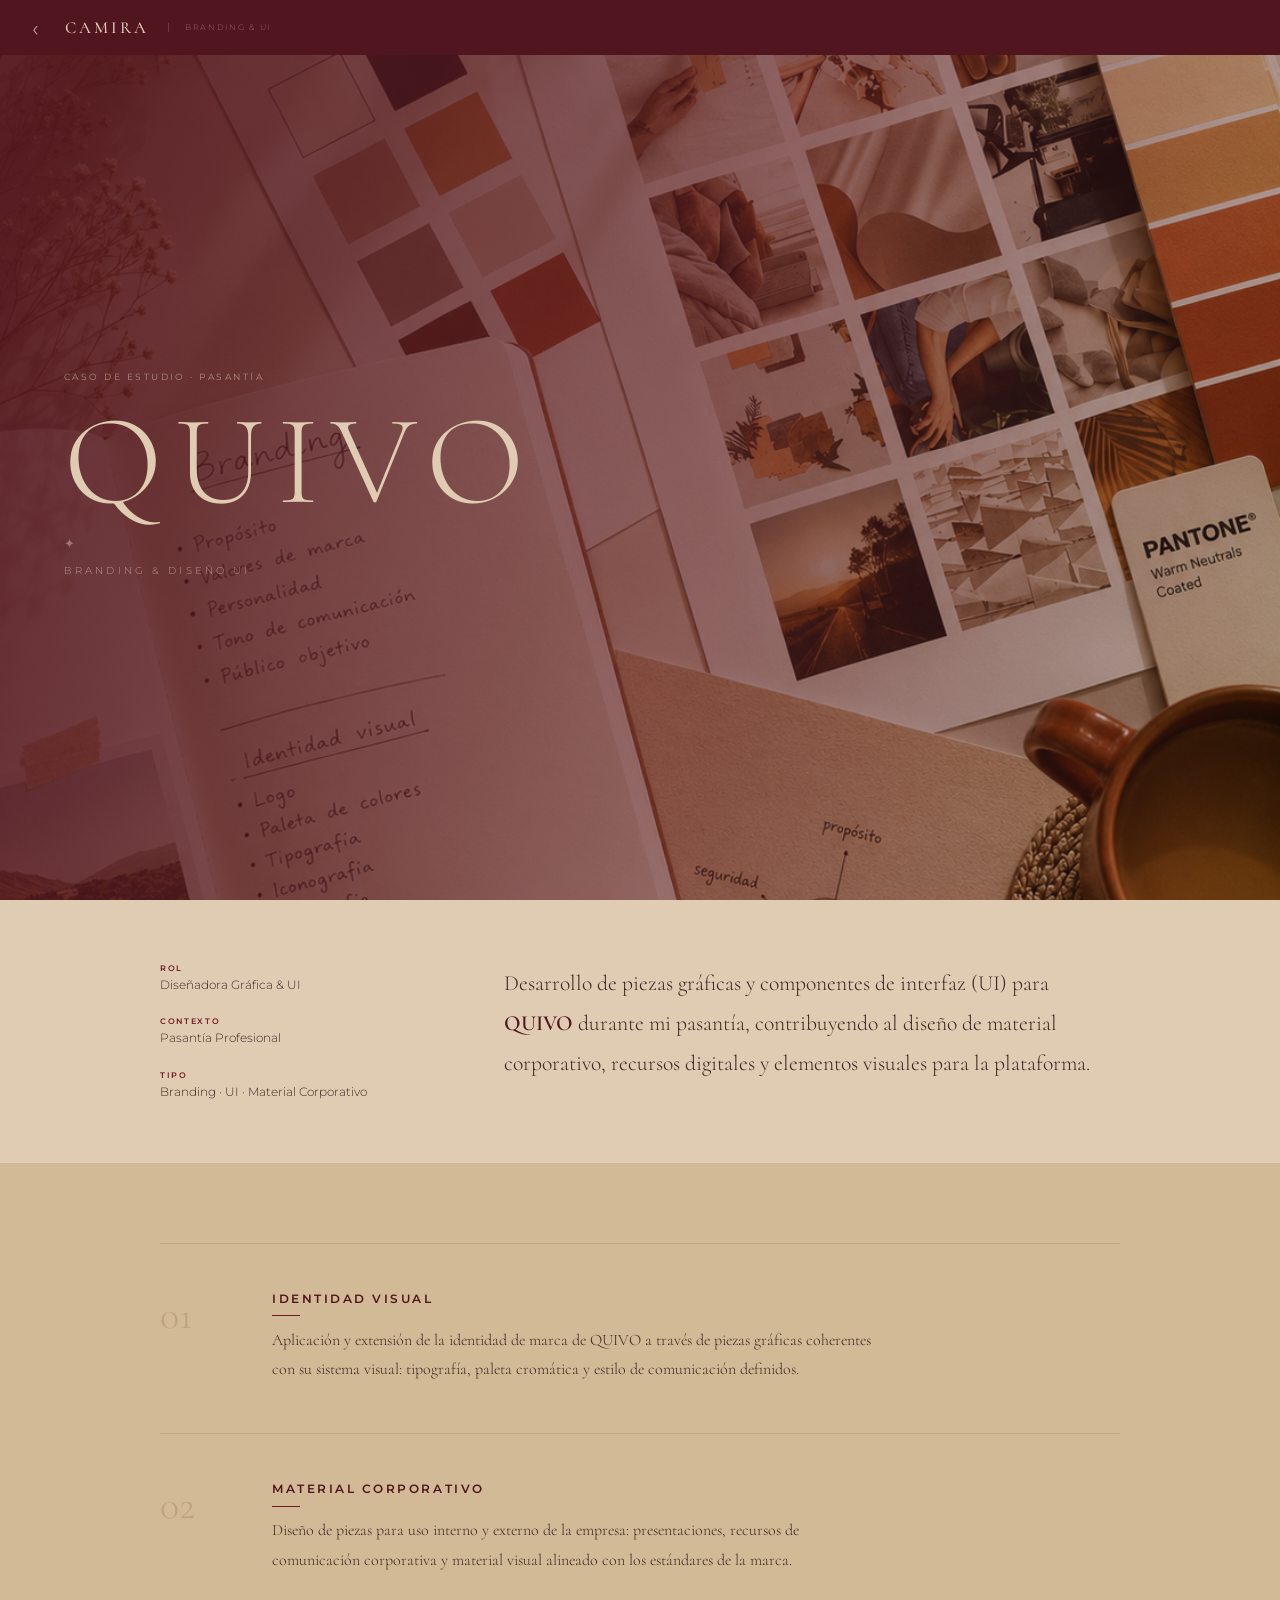
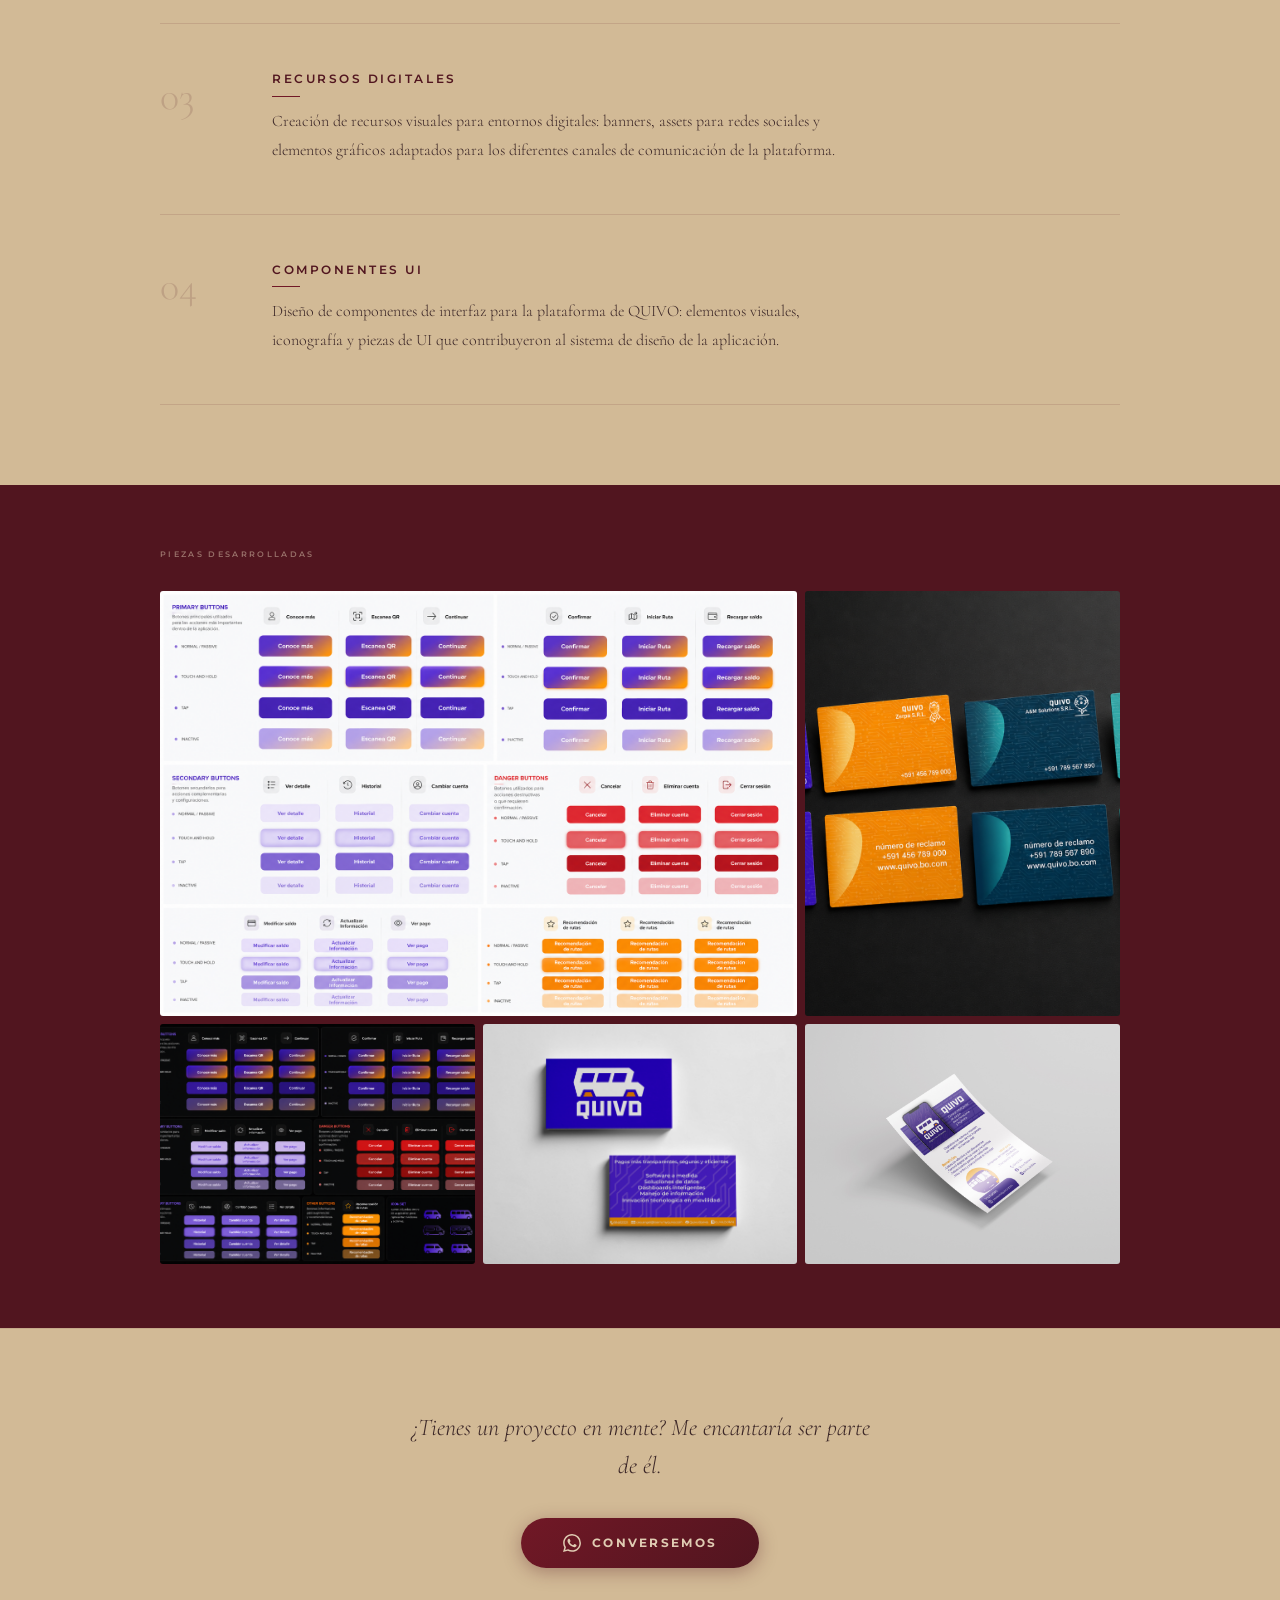
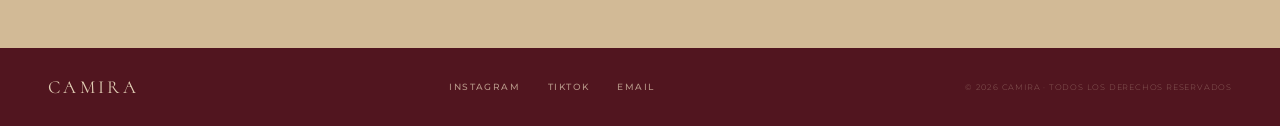
==== branding.html @ de88faec "Agrega página de caso de estudio Branding QUIVO y enlaza desde carrusel - index.html: card Branding " ====
<!DOCTYPE html>
<html lang="es">
<head>
  <meta charset="UTF-8">
  <meta name="viewport" content="width=device-width, initial-scale=1.0">
  <title>CAMIRA — Branding · QUIVO</title>
  <link rel="preconnect" href="https://fonts.googleapis.com">
  <link rel="preconnect" href="https://fonts.gstatic.com" crossorigin>
  <link href="https://fonts.googleapis.com/css2?family=Cormorant:ital,wght@0,300;0,400;0,500;0,600;1,300;1,400&family=Montserrat:wght@300;400;500;600&display=swap" rel="stylesheet">
  <link rel="stylesheet" href="style.css">
  <link rel="stylesheet" href="branding.css">
</head>
<body>

  <!-- ═══ NAV ═══ -->
  <nav class="br-nav" id="nav">
    <div class="br-nav__inner">
      <a href="index.html" class="br-nav__back" aria-label="Volver">‹</a>
      <a href="index.html" class="br-nav__logo">CAMIRA</a>
      <span class="br-nav__tagline">BRANDING & UI</span>
    </div>
  </nav>

  <!-- ═══ HERO ═══ -->
  <section class="br-hero">
    <img class="br-hero__bg" src="imagenes/branding/brandingPrincipal.png" alt="QUIVO Branding">
    <div class="br-hero__overlay"></div>
    <div class="br-hero__content">
      <p class="br-hero__breadcrumb">CASO DE ESTUDIO · PASANTÍA</p>
      <h1 class="br-hero__title">QUIVO</h1>
      <div class="br-hero__diamond">✦</div>
      <p class="br-hero__sub">BRANDING & DISEÑO UI</p>
    </div>
  </section>

  <!-- ═══ OVERVIEW ═══ -->
  <section class="br-overview">
    <div class="br-overview__inner">
      <div class="br-overview__meta">
        <div class="br-meta-item">
          <span class="br-meta-label">ROL</span>
          <span class="br-meta-val">Diseñadora Gráfica & UI</span>
        </div>
        <div class="br-meta-item">
          <span class="br-meta-label">CONTEXTO</span>
          <span class="br-meta-val">Pasantía Profesional</span>
        </div>
        <div class="br-meta-item">
          <span class="br-meta-label">TIPO</span>
          <span class="br-meta-val">Branding · UI · Material Corporativo</span>
        </div>
      </div>
      <div class="br-overview__desc">
        <p>Desarrollo de piezas gráficas y componentes de interfaz (UI) para <strong>QUIVO</strong> durante mi pasantía, contribuyendo al diseño de material corporativo, recursos digitales y elementos visuales para la plataforma.</p>
      </div>
    </div>
  </section>

  <!-- ═══ GUION / PROCESO ═══ -->
  <section class="br-proceso">
    <div class="br-proceso__inner">

      <div class="br-paso">
        <span class="br-paso__num">01</span>
        <div class="br-paso__body">
          <h2 class="br-paso__title">IDENTIDAD VISUAL</h2>
          <div class="br-paso__dash"></div>
          <p class="br-paso__text">Aplicación y extensión de la identidad de marca de QUIVO a través de piezas gráficas coherentes con su sistema visual: tipografía, paleta cromática y estilo de comunicación definidos.</p>
        </div>
      </div>

      <div class="br-paso">
        <span class="br-paso__num">02</span>
        <div class="br-paso__body">
          <h2 class="br-paso__title">MATERIAL CORPORATIVO</h2>
          <div class="br-paso__dash"></div>
          <p class="br-paso__text">Diseño de piezas para uso interno y externo de la empresa: presentaciones, recursos de comunicación corporativa y material visual alineado con los estándares de la marca.</p>
        </div>
      </div>

      <div class="br-paso">
        <span class="br-paso__num">03</span>
        <div class="br-paso__body">
          <h2 class="br-paso__title">RECURSOS DIGITALES</h2>
          <div class="br-paso__dash"></div>
          <p class="br-paso__text">Creación de recursos visuales para entornos digitales: banners, assets para redes sociales y elementos gráficos adaptados para los diferentes canales de comunicación de la plataforma.</p>
        </div>
      </div>

      <div class="br-paso">
        <span class="br-paso__num">04</span>
        <div class="br-paso__body">
          <h2 class="br-paso__title">COMPONENTES UI</h2>
          <div class="br-paso__dash"></div>
          <p class="br-paso__text">Diseño de componentes de interfaz para la plataforma de QUIVO: elementos visuales, iconografía y piezas de UI que contribuyeron al sistema de diseño de la aplicación.</p>
        </div>
      </div>

    </div>
  </section>

  <!-- ═══ GALERÍA ═══ -->
  <section class="br-galeria">
    <div class="br-galeria__inner">
      <p class="br-galeria__label">PIEZAS DESARROLLADAS</p>
      <div class="br-galeria__grid">
        <div class="br-galeria__item br-galeria__item--wide">
          <img src="imagenes/branding/brand1.png" alt="Branding QUIVO 1">
        </div>
        <div class="br-galeria__item">
          <img src="imagenes/branding/brand2.png" alt="Branding QUIVO 2">
        </div>
        <div class="br-galeria__item">
          <img src="imagenes/branding/brand3.png" alt="Branding QUIVO 3">
        </div>
        <div class="br-galeria__item">
          <img src="imagenes/branding/brand4.jpg" alt="Branding QUIVO 4">
        </div>
        <div class="br-galeria__item">
          <img src="imagenes/branding/brand5.jpg" alt="Branding QUIVO 5">
        </div>
      </div>
    </div>
  </section>

  <!-- ═══ CIERRE ═══ -->
  <section class="br-cierre">
    <p class="br-cierre__text">¿Tienes un proyecto en mente? Me encantaría ser parte de él.</p>
    <a href="https://wa.me/59168923029?text=Hola%20Camila%2C%20vi%20tu%20trabajo%20de%20branding%20y%20me%20gustaría%20conversar%20sobre%20un%20proyecto." target="_blank" rel="noopener" class="br-cierre__btn">
      <svg viewBox="0 0 24 24" fill="currentColor" width="18" height="18"><path d="M17.472 14.382c-.297-.149-1.758-.867-2.03-.967-.273-.099-.471-.148-.67.15-.197.297-.767.966-.94 1.164-.173.199-.347.223-.644.075-.297-.15-1.255-.463-2.39-1.475-.883-.788-1.48-1.761-1.653-2.059-.173-.297-.018-.458.13-.606.134-.133.298-.347.446-.52.149-.174.198-.298.298-.497.099-.198.05-.371-.025-.52-.075-.149-.669-1.612-.916-2.207-.242-.579-.487-.5-.669-.51-.173-.008-.371-.01-.57-.01-.198 0-.52.074-.792.372-.272.297-1.04 1.016-1.04 2.479 0 1.462 1.065 2.875 1.213 3.074.149.198 2.096 3.2 5.077 4.487.709.306 1.262.489 1.694.625.712.227 1.36.195 1.871.118.571-.085 1.758-.719 2.006-1.413.248-.694.248-1.289.173-1.413-.074-.124-.272-.198-.57-.347m-5.421 7.403h-.004a9.87 9.87 0 01-5.031-1.378l-.361-.214-3.741.982.998-3.648-.235-.374a9.86 9.86 0 01-1.51-5.26c.001-5.45 4.436-9.884 9.888-9.884 2.64 0 5.122 1.03 6.988 2.898a9.825 9.825 0 012.893 6.994c-.003 5.45-4.437 9.884-9.885 9.884m8.413-18.297A11.815 11.815 0 0012.05 0C5.495 0 .16 5.335.157 11.892c0 2.096.547 4.142 1.588 5.945L.057 24l6.305-1.654a11.882 11.882 0 005.683 1.448h.005c6.554 0 11.89-5.335 11.893-11.893a11.821 11.821 0 00-3.48-8.413z"/></svg>
      CONVERSEMOS
    </a>
  </section>

  <!-- ═══ FOOTER ═══ -->
  <footer class="footer">
    <div class="footer__inner">
      <span class="footer__logo">CAMIRA</span>
      <nav class="footer__links" aria-label="Redes sociales">
        <a href="https://www.instagram.com/camiradesign?utm_source=ig_web_button_share_sheet&igsh=ZDNlZDc0MzIxNw==" target="_blank" rel="noopener">INSTAGRAM</a>
        <a href="https://www.tiktok.com/@camiradesign">TIKTOK</a>
        <a href="mailto:camira.design@gmail.com">EMAIL</a>
      </nav>
      <span class="footer__copy">© 2026 CAMIRA · TODOS LOS DERECHOS RESERVADOS</span>
    </div>
  </footer>

  <script>
    const nav = document.getElementById('nav');
    window.addEventListener('scroll', () => {
      nav.classList.toggle('scrolled', window.scrollY > 10);
    }, { passive: true });
  </script>
</body>
</html>
---- style.css ----
/* ═══════════════════════════════════════
   CAMIRA PORTFOLIO — STYLESHEET
   Paleta: #B5AAAA · #E0CCB3 · #51151F · #711826
   Tipografía: Cormorant · Montserrat
═══════════════════════════════════════ */

/* ── Variables ── */
:root {
  --bg:        #D2BA96;
  --bg-alt:    #C8AD8A;
  --cream:     #E0CCB3;
  --rose:      #B5AAAA;
  --wine-deep: #51151F;
  --wine:      #711826;
  --text:      #3d2828;
  --text-soft: #7a6060;
  --serif:     'Cormorant', Georgia, serif;
  --sans:      'Montserrat', sans-serif;
  --ease:      cubic-bezier(0.25, 0.46, 0.45, 0.94);
}

/* ── Reset ── */
*, *::before, *::after { box-sizing: border-box; margin: 0; padding: 0; }
html { scroll-behavior: smooth; font-size: 16px; }
body {
  font-family: var(--sans);
  background: var(--bg);
  color: var(--text);
  overflow-x: hidden;
}
img { display: block; max-width: 100%; height: auto; }
a { text-decoration: none; color: inherit; }
ul, ol { list-style: none; }

/* ══════════════════════════════════════
   NAV
══════════════════════════════════════ */
.nav {
  position: fixed;
  inset: 0 0 auto 0;
  z-index: 200;
  display: flex;
  align-items: center;
  padding: 1.4rem 3rem;
  transition: background 0.4s var(--ease), box-shadow 0.4s var(--ease);
}
.nav.scrolled {
  background: rgba(210, 186, 150, 0.95);
  backdrop-filter: blur(12px);
  box-shadow: 0 1px 0 rgba(81, 21, 31, 0.08);
}
.nav__logo {
  font-family: var(--serif);
  font-size: 1.15rem;
  font-weight: 500;
  letter-spacing: 0.18em;
  color: var(--wine-deep);
  margin-right: auto;
}
.nav__links {
  display: flex;
  gap: 2.25rem;
}
.nav__links a {
  font-size: 0.6rem;
  font-weight: 500;
  letter-spacing: 0.14em;
  color: var(--wine-deep);
  opacity: 0.85;
  transition: opacity 0.2s;
}
.nav__links a:hover { opacity: 1; }
.nav__burger {
  display: flex;
  flex-direction: column;
  justify-content: center;
  align-items: center;
  gap: 4px;
  width: 42px;
  height: 42px;
  border-radius: 50%;
  border: none;
  background: var(--wine-deep);
  cursor: pointer;
  margin-left: 2rem;
}
.nav__burger span {
  display: block;
  width: 16px;
  height: 1.5px;
  background: #f9f4ee;
  border-radius: 1px;
}

/* ══════════════════════════════════════
   HERO
══════════════════════════════════════ */
.hero {
  position: relative;
  min-height: 100vh;
  display: flex;
  align-items: center;
  background: var(--bg);
  overflow: hidden;
  cursor: crosshair;
}

/* Canvas — water ripple layer */
#ripple-canvas {
  position: absolute;
  inset: 0;
  width: 100%;
  height: 100%;
  pointer-events: none;
  z-index: 1;
}

.hero__inner {
  position: relative;
  z-index: 2;
  display: flex;
  align-items: center;
  width: 100%;
  padding: 7rem 3rem 4rem 3.5rem;
  gap: 0;
}

/* Left column */
.hero__left {
  flex: 0 0 46%;
  padding-right: 2rem;
}
.hero__title {
  font-family: var(--serif);
  font-size: clamp(4.5rem, 10vw, 9rem);
  font-weight: 600;
  color: var(--wine-deep);
  letter-spacing: -0.02em;
  line-height: 0.88;
  margin-bottom: 1.1rem;
}
.hero__sub {
  font-size: 0.72rem;
  font-weight: 500;
  letter-spacing: 0.16em;
  color: var(--wine-deep);
  margin-bottom: 1.1rem;
}
.hero__dash {
  width: 2rem;
  height: 1.5px;
  background: var(--wine-deep);
  margin-bottom: 1.6rem;
}
.hero__tagline {
  font-size: 0.95rem;
  font-weight: 300;
  line-height: 2;
  color: var(--text);
  margin-bottom: 2.5rem;
}

/* Right — circular image area */
.hero__circle-area {
  flex: 1;
  position: relative;
  display: flex;
  justify-content: center;
  align-items: center;
  min-height: 520px;
}

/* The circular image + rotating ring */
.hero__circle-wrap {
  position: relative;
  width: 370px;
  height: 370px;
  flex-shrink: 0;
}
.hero__circle-img {
  position: absolute;
  inset: 28px;
  border-radius: 50%;
  overflow: hidden;
  background: var(--bg);
}
.hero__circle-img img {
  width: 100%;
  height: 100%;
  object-fit: cover;
  filter: sepia(0.15) contrast(1.08);
}

/* SVG rotating ring text */
.ring-text {
  position: absolute;
  inset: 0;
  width: 100%;
  height: 100%;
  animation: spinRing 22s linear infinite;
  transform-origin: center center;
  overflow: visible;
}
.ring-text text {
  font-family: var(--sans);
  font-size: 9.5px;
  font-weight: 400;
  letter-spacing: 0.2em;
  fill: var(--wine-deep);
}
@keyframes spinRing {
  to { transform: rotate(360deg); }
}

/* Decorations inside hero */
.deco { position: absolute; pointer-events: none; user-select: none; }

.deco--cam-top {
  top: -2%;
  right: 6%;
  width: clamp(170px, 18vw, 260px);
  opacity: 0.75;
}
.deco--flor-left {
  width: 40%;
  opacity: 0.85;
}
.deco--flor-left-back {
  bottom: 14%;
  top: auto;
  left: -16%;
  opacity: 0.75;
  transform: rotate(-18deg);
  z-index: 0;
}
.deco--flor-left-front {
  bottom: -4%;
  top: auto;
  left: -2%;
  opacity: 0.92;
  transform: rotate(-5deg);
  z-index: 1;
}
.deco--vinyl {
  bottom: 14%;
  left: 14%;
  transform: scale(1.6);
  transform-origin: bottom left;
}

.scroll-hint {
  position: absolute;
  bottom: 8%;
  right: 4%;
  writing-mode: vertical-rl;
  font-size: 0.5rem;
  font-weight: 500;
  letter-spacing: 0.22em;
  color: var(--wine-deep);
  opacity: 0.45;
  user-select: none;
}
.scroll-hint span { writing-mode: horizontal-tb; display: block; margin-top: 6px; }

/* Sparkles */
.sparkle {
  position: absolute;
  pointer-events: none;
  color: var(--wine-deep);
  line-height: 1;
  animation: twinkle 3s ease-in-out infinite alternate;
}
@keyframes twinkle {
  from { opacity: 0.3; transform: scale(0.9); }
  to   { opacity: 0.7; transform: scale(1.1); }
}
.sp-1 { top: 22%; right: 6%; font-size: 0.7rem; animation-delay: 0.5s; }
.sp-2 { top: 65%; left: 2%; font-size: 0.55rem; animation-delay: 1.2s; }

/* ══════════════════════════════════════
   SHARED UTILITIES
══════════════════════════════════════ */
.container {
  max-width: 1200px;
  margin: 0 auto;
  padding: 0 3rem;
}
.sec-title {
  font-family: var(--serif);
  font-size: clamp(1.6rem, 3vw, 2.4rem);
  font-weight: 500;
  color: var(--wine-deep);
  letter-spacing: 0.1em;
  margin-bottom: 0.6rem;
}
.sec-title--center { text-align: center; }
.sec-dash {
  width: 2.2rem;
  height: 1.5px;
  background: var(--wine-deep);
  margin-bottom: 1.4rem;
}
.sec-dash--center {
  margin-left: auto;
  margin-right: auto;
}
.btn-link {
  display: inline-flex;
  align-items: center;
  gap: 0.75rem;
  font-size: 0.75rem;
  font-weight: 600;
  letter-spacing: 0.16em;
  color: var(--cream);
  background: var(--wine-deep);
  padding: 0.9rem 1.8rem 0.9rem 2rem;
  border-radius: 2px;
  transition: background 0.25s var(--ease), transform 0.2s;
}
.btn-link:hover {
  background: #3d0e15;
  transform: translateY(-1px);
}
.arrow-icon {
  display: flex;
  align-items: center;
  justify-content: center;
  border: 1px solid rgba(224,204,179,0.5);
  border-radius: 50%;
  width: 20px;
  height: 20px;
  font-size: 0.85rem;
  flex-shrink: 0;
}
.text-center { text-align: center; }

/* Fade-in animation via IntersectionObserver */
.fade-in {
  opacity: 0;
  transform: translateY(28px);
  transition: opacity 0.75s var(--ease), transform 0.75s var(--ease);
}
.fade-in.visible {
  opacity: 1;
  transform: translateY(0);
}

/* ══════════════════════════════════════
   SEPARADOR
══════════════════════════════════════ */
.section-divider {
  display: flex;
  align-items: center;
  gap: 1.2rem;
  padding: 0 3rem;
  background: var(--bg);
}
.divider-line {
  flex: 1;
  height: 1px;
  background: linear-gradient(to right, transparent, var(--wine-deep), transparent);
  opacity: 0.3;
}
.divider-ornament {
  font-size: 0.5rem;
  color: var(--wine-deep);
  opacity: 0.5;
  flex-shrink: 0;
}

/* ══════════════════════════════════════
   SOBRE MÍ
══════════════════════════════════════ */
.sobre-mi {
  position: relative;
  padding: 7rem 0;
  background: var(--bg);
  border-top: 1px solid rgba(81,21,31,0.09);
}
.sobre-mi__grid {
  display: grid;
  grid-template-columns: 1fr 1fr;
  gap: 4rem;
  align-items: center;
}
.sm-img-wrap {
  position: relative;
  width: 100%;
}
.sm-img-wrap img {
  width: 100%;
  height: auto;
  display: block;
}

.sobre-mi__text { padding: 1rem 0; }
.sobre-mi__text p {
  font-size: 1rem;
  font-weight: 300;
  line-height: 1.9;
  color: var(--text);
  margin-bottom: 2.5rem;
}

/* Sobre-mi decorations */
.deco--flor-smr {
  position: absolute;
  top: 3%;
  right: 1%;
  width: clamp(150px, 14vw, 220px);
  opacity: 0.55;
  pointer-events: none;
}
.sp-sm1 {
  top: 8%;
  right: 14%;
  font-size: 0.65rem;
  animation-delay: 0.8s;
}

/* ══════════════════════════════════════
   UNIVERSOS
══════════════════════════════════════ */
.universos {
  position: relative;
  padding: 7rem 0;
  background: var(--wine-deep);
  border-top: none;
}
.universos .sec-title { color: var(--cream); }
.universos .sec-dash  { background: var(--cream); }
.universos .proj-card h3 { color: var(--cream); }
.universos .proj-card p  { color: rgba(224,204,179,0.7); }
.universos .text-center .btn-link {
  background: var(--wine-deep);
}
.sp-u1 { top: 6%; left: 4%; font-size: 0.75rem; animation-delay: 0.3s; color: var(--cream); }
.sp-u2 { bottom: 8%; right: 6%; font-size: 0.55rem; animation-delay: 1.5s; color: var(--cream); }
.universos .carousel__btn {
  border-color: rgba(224,204,179,0.35);
  color: var(--cream);
}
.universos .carousel__btn:hover { background: rgba(224,204,179,0.15); }

.carousel {
  display: flex;
  align-items: center;
  gap: 1rem;
  margin: 2.5rem 0 2rem;
}
.carousel__viewport {
  flex: 1;
  overflow: hidden;
}
.carousel__track {
  display: flex;
  gap: 1.25rem;
  transition: transform 0.45s var(--ease);
  will-change: transform;
}
.proj-card {
  flex: 0 0 calc(25% - 0.95rem);
  min-width: 0;
  cursor: pointer;
  opacity: 0;
  transform: translateY(-28px);
}
@keyframes cardFall {
  from { opacity: 0; transform: translateY(-28px); }
  to   { opacity: 1; transform: translateY(0); }
}
.proj-card.card-visible {
  animation: cardFall 0.45s var(--ease) both;
}
.proj-card__img {
  position: relative;
  aspect-ratio: 3/4;
  overflow: hidden;
  border-radius: 2px;
  background: var(--cream);
  margin-bottom: 0.8rem;
}
.proj-card__img img {
  width: 100%;
  height: 100%;
  object-fit: cover;
  transition: transform 0.5s var(--ease);
}
.proj-card:hover .proj-card__img img { transform: scale(1.04); }
.proj-card__ver-mas {
  position: absolute;
  bottom: 0.75rem;
  right: 0.75rem;
  background: rgba(81, 21, 31, 0.85);
  color: #fff;
  font-family: var(--sans);
  font-size: 0.55rem;
  font-weight: 600;
  letter-spacing: 0.15em;
  padding: 0.4rem 1rem;
  border-radius: 2px;
  text-decoration: none;
  opacity: 0;
  transform: translateY(6px);
  transition: opacity 0.3s var(--ease), transform 0.3s var(--ease);
  z-index: 2;
}
.proj-card:hover .proj-card__ver-mas {
  opacity: 1;
  transform: translateY(0);
}
.proj-num {
  position: absolute;
  bottom: 0.75rem;
  left: 0.75rem;
  font-family: var(--serif);
  font-size: 1.3rem;
  font-weight: 300;
  color: white;
  text-shadow: 0 2px 8px rgba(0,0,0,0.35);
}
.proj-card h3 {
  font-size: 0.6rem;
  font-weight: 600;
  letter-spacing: 0.13em;
  color: var(--wine-deep);
  margin-bottom: 0.25rem;
}
.proj-card p {
  font-size: 0.58rem;
  font-weight: 300;
  letter-spacing: 0.1em;
  color: var(--text-soft);
}
.carousel__btn {
  flex-shrink: 0;
  width: 38px;
  height: 38px;
  border-radius: 50%;
  border: 1px solid rgba(81,21,31,0.22);
  background: transparent;
  color: var(--wine-deep);
  font-size: 1.3rem;
  display: flex;
  align-items: center;
  justify-content: center;
  cursor: pointer;
  transition: background 0.2s, border-color 0.2s;
  line-height: 1;
}
.carousel__btn:hover {
  background: var(--cream);
  border-color: var(--wine-deep);
}
.carousel__btn:disabled { opacity: 0.3; cursor: default; }

/* Modal */
.proj-modal {
  display: none;
  position: fixed;
  inset: 0;
  z-index: 500;
  background: rgba(40, 20, 20, 0.72);
  backdrop-filter: blur(5px);
  align-items: center;
  justify-content: center;
  padding: 2rem 1rem;
}
.proj-modal.open { display: flex; }
.proj-modal__content {
  background: var(--bg);
  max-width: 620px;
  width: 100%;
  border-radius: 3px;
  overflow: hidden;
  position: relative;
  animation: modalIn 0.35s var(--ease) both;
}
@keyframes modalIn {
  from { opacity: 0; transform: translateY(24px) scale(0.97); }
  to   { opacity: 1; transform: translateY(0)    scale(1);    }
}
.proj-modal__close {
  position: absolute;
  top: 0.75rem;
  right: 0.75rem;
  background: var(--wine-deep);
  border: none;
  color: var(--cream);
  width: 30px;
  height: 30px;
  border-radius: 50%;
  font-size: 0.75rem;
  cursor: pointer;
  display: flex;
  align-items: center;
  justify-content: center;
  z-index: 1;
  transition: background 0.2s;
}
.proj-modal__close:hover { background: var(--wine); }
.proj-modal__img {
  width: 100%;
  aspect-ratio: 16/9;
  object-fit: cover;
  display: block;
}
.proj-modal__body { padding: 1.5rem 2rem 2rem; }
.proj-modal__num {
  font-family: var(--serif);
  font-size: 1rem;
  color: var(--wine-deep);
  opacity: 0.45;
  margin-bottom: 0.35rem;
}
.proj-modal__title {
  font-family: var(--serif);
  font-size: 1.7rem;
  font-weight: 500;
  color: var(--wine-deep);
  letter-spacing: 0.08em;
  margin-bottom: 0.75rem;
}
.proj-modal__desc {
  font-size: 0.9rem;
  font-weight: 300;
  line-height: 1.85;
  color: var(--text);
}

/* ══════════════════════════════════════
   PROCESO CREATIVO
══════════════════════════════════════ */
.proceso {
  padding: 7rem 0 5rem;
  background: var(--bg);
  border-top: 1px solid rgba(81,21,31,0.09);
}

/* ── Universos header ── */
.univ-header {
  text-align: center;
  margin-bottom: 3.5rem;
}
.univ-header__title {
  font-family: var(--serif);
  font-size: clamp(2.8rem, 6vw, 5rem);
  font-weight: 400;
  letter-spacing: 0.12em;
  color: var(--wine-deep);
  margin-bottom: 0.8rem;
}
.univ-dash {
  background: var(--wine-deep);
  opacity: 0.35;
  margin: 0 auto 1rem;
}
.univ-header__sub {
  font-family: var(--sans);
  font-size: 0.65rem;
  font-weight: 300;
  letter-spacing: 0.22em;
  color: var(--text-soft);
}

/* ── Universos grid (3 cards) ── */
.univ-grid {
  display: grid;
  grid-template-columns: repeat(3, 1fr);
  gap: 1.2rem;
  margin-bottom: 3rem;
}
.univ-card {
  position: relative;
  aspect-ratio: 2/3;
  overflow: hidden;
  border-radius: 4px;
  cursor: pointer;
}
.univ-card__bg {
  position: absolute;
  inset: 0;
  width: 100%;
  height: 100%;
  object-fit: cover;
  transition: transform 0.6s var(--ease);
}
.univ-card:hover .univ-card__bg { transform: scale(1.06); }
.univ-card__overlay {
  position: absolute;
  inset: 0;
  background: linear-gradient(to top, rgba(81,21,31,0.85) 35%, rgba(81,21,31,0.15) 100%);
}
.univ-card__body {
  position: absolute;
  inset: 0;
  display: flex;
  flex-direction: column;
  justify-content: space-between;
  padding: 1.6rem;
}
.univ-card__num {
  font-family: var(--serif);
  font-size: 0.7rem;
  letter-spacing: 0.25em;
  color: var(--cream);
  opacity: 0.6;
}
.univ-card__content { display: flex; flex-direction: column; }
.univ-card__title {
  font-family: var(--serif);
  font-size: clamp(1.5rem, 2.5vw, 2.2rem);
  font-weight: 400;
  color: #fff;
  letter-spacing: 0.06em;
  line-height: 1.1;
  margin-bottom: 0.5rem;
}
.univ-card__dash {
  width: 28px;
  height: 1px;
  background: var(--cream);
  opacity: 0.5;
  margin-bottom: 0.7rem;
}
.univ-card__desc {
  font-family: var(--sans);
  font-size: 0.65rem;
  font-weight: 300;
  color: rgba(255,255,255,0.7);
  line-height: 1.65;
  margin-bottom: 1.1rem;
}
.univ-card__btn {
  display: inline-block;
  font-family: var(--sans);
  font-size: 0.58rem;
  font-weight: 600;
  letter-spacing: 0.22em;
  color: var(--cream);
  border: 1px solid rgba(224, 204, 179, 0.5);
  padding: 0.5rem 1.1rem;
  border-radius: 2px;
  text-decoration: none;
  width: fit-content;
  transition: background 0.3s, color 0.3s, border-color 0.3s;
}
.univ-card__btn:hover {
  background: var(--cream);
  color: var(--wine-deep);
  border-color: var(--cream);
}

/* ── Universos bottom row ── */
.univ-bottom {
  display: grid;
  grid-template-columns: 1fr 1.5fr 1fr;
  gap: 2rem;
  align-items: center;
  border-top: 1px solid rgba(81,21,31,0.12);
  padding-top: 2.5rem;
}
.univ-bottom__label {
  font-family: var(--sans);
  font-size: 0.6rem;
  font-weight: 600;
  letter-spacing: 0.2em;
  color: var(--wine-deep);
  margin-bottom: 0.5rem;
}
.univ-bottom__text {
  font-family: var(--sans);
  font-size: 0.65rem;
  font-weight: 300;
  color: var(--text-soft);
  line-height: 1.7;
}
.univ-bottom__icons {
  display: flex;
  justify-content: center;
  gap: 1.8rem;
}
.univ-icon {
  display: flex;
  flex-direction: column;
  align-items: center;
  gap: 0.5rem;
}
.univ-icon svg {
  width: 24px;
  height: 24px;
  color: var(--wine);
}
.univ-icon span {
  font-family: var(--sans);
  font-size: 0.48rem;
  font-weight: 500;
  letter-spacing: 0.14em;
  color: var(--text-soft);
  text-align: center;
}
.univ-bottom__quote {
  text-align: right;
}
.univ-bottom__quote p {
  font-family: var(--serif);
  font-size: 0.85rem;
  font-style: italic;
  font-weight: 300;
  color: var(--text);
  line-height: 1.65;
  margin-bottom: 0.5rem;
}
.univ-bottom__sig {
  font-family: var(--serif);
  font-size: 1.1rem;
  font-style: italic;
  color: var(--wine-deep);
  opacity: 0.7;
}

/* ══════════════════════════════════════
   HABLEMOS
══════════════════════════════════════ */
.hablemos {
  position: relative;
  padding: 7rem 0;
  background: var(--wine-deep);
  border-top: none;
  overflow: hidden;
}
.hablemos .container { position: relative; z-index: 2; }
.hablemos .sec-title { color: var(--cream); }
.hablemos .sec-dash  { background: var(--cream); }
.hablemos__text {
  font-size: 1rem;
  font-weight: 300;
  line-height: 1.9;
  color: rgba(224,204,179,0.85);
  margin: 1.5rem 0 2.5rem;
}
.deco--flor-hablemos {
  position: absolute;
  left: 1%;
  top: 5%;
  width: clamp(130px, 12vw, 190px);
  opacity: 0.35;
}
.deco--cam-hablemos {
  position: absolute;
  left: 3%;
  bottom: 0;
  width: clamp(120px, 11vw, 170px);
  opacity: 0.35;
}
.sp-h1 { top: 40%; left: 42%; font-size: 0.75rem; animation-delay: 0.6s; color: var(--cream); }
.sp-h2 { top: 18%; right: 30%; font-size: 0.55rem; animation-delay: 1.8s; color: var(--cream); }

/* Cámara animada en Hablemos */
.cam-hablemos {
  position: absolute;
  right: 18%;
  bottom: 8%;
  width: clamp(250px, 26vw, 360px);
  z-index: 2;
  animation: camFloat 5s ease-in-out infinite;
  filter: drop-shadow(0 10px 24px rgba(0,0,0,0.5));
}
.cam-hablemos img {
  width: 100%;
  height: auto;
  display: block;
}

/* Anillo de flash que se expande desde el lente */
.cam-flash-ring {
  position: absolute;
  top: 28%;
  left: 18%;
  width: 50px;
  height: 50px;
  border-radius: 50%;
  background: radial-gradient(circle,
    rgba(255,255,240,0.95) 0%,
    rgba(255,255,200,0.5) 35%,
    transparent 70%);
  animation: flashBurst 4s ease-out infinite;
  pointer-events: none;
  transform-origin: center;
}

/* Punto central del flash */
.cam-flash-dot {
  position: absolute;
  top: calc(28% + 18px);
  left: calc(18% + 18px);
  width: 14px;
  height: 14px;
  border-radius: 50%;
  background: white;
  animation: flashDot 4s ease-out infinite;
  pointer-events: none;
}

@keyframes camFloat {
  0%, 100% { transform: translateY(0)    rotate(-2deg); }
  50%       { transform: translateY(-14px) rotate(1deg);  }
}

@keyframes flashBurst {
  0%, 60%, 100% { opacity: 0;   transform: scale(0.3); }
  65%           { opacity: 1;   transform: scale(1);   }
  70%           { opacity: 0.7; transform: scale(2.2); }
  78%           { opacity: 0.3; transform: scale(3.5); }
  85%           { opacity: 0;   transform: scale(5);   }
}

@keyframes flashDot {
  0%, 60%, 100% { opacity: 0; transform: scale(0.5); }
  64%           { opacity: 1; transform: scale(1);   }
  72%           { opacity: 0; transform: scale(1.5); }
}

/* ══════════════════════════════════════
   FOOTER
══════════════════════════════════════ */
.footer {
  background: var(--wine-deep);
  padding: 1.75rem 3rem;
}
.footer__inner {
  display: flex;
  align-items: center;
  justify-content: space-between;
  gap: 1rem;
  flex-wrap: wrap;
}
.footer__logo {
  font-family: var(--serif);
  font-size: 1.15rem;
  font-weight: 400;
  letter-spacing: 0.18em;
  color: var(--cream);
}
.footer__links {
  display: flex;
  gap: 1.75rem;
}
.footer__links a {
  font-size: 0.55rem;
  font-weight: 500;
  letter-spacing: 0.16em;
  color: var(--cream);
  opacity: 0.7;
  transition: opacity 0.2s;
}
.footer__links a:hover { opacity: 1; }
.footer__copy {
  font-size: 0.5rem;
  font-weight: 300;
  letter-spacing: 0.1em;
  color: var(--cream);
  opacity: 0.4;
}

/* ══════════════════════════════════════
   MENÚ MÓVIL
══════════════════════════════════════ */
.nav-overlay {
  display: none;
  position: fixed;
  inset: 0;
  background: rgba(61, 40, 40, 0.45);
  z-index: 299;
  opacity: 0;
  transition: opacity 0.3s var(--ease);
}
.nav-overlay.open {
  display: block;
  opacity: 1;
}

.mobile-nav {
  position: fixed;
  top: 0;
  right: 0;
  bottom: 0;
  width: min(320px, 85vw);
  background: var(--bg);
  z-index: 300;
  display: flex;
  flex-direction: column;
  padding: 2rem 2rem 3rem;
  transform: translateX(100%);
  transition: transform 0.38s var(--ease);
  box-shadow: -4px 0 30px rgba(81,21,31,0.12);
}
.mobile-nav.open {
  transform: translateX(0);
}

.mobile-nav__close {
  align-self: flex-end;
  background: none;
  border: none;
  font-size: 1.2rem;
  color: var(--wine-deep);
  cursor: pointer;
  padding: 0.25rem;
  opacity: 0.7;
  margin-bottom: 2rem;
}
.mobile-nav__close:hover { opacity: 1; }

.mobile-nav__logo {
  font-family: var(--serif);
  font-size: 1.5rem;
  font-weight: 500;
  letter-spacing: 0.2em;
  color: var(--wine-deep);
  margin-bottom: 2.5rem;
}

.mobile-nav__links {
  display: flex;
  flex-direction: column;
  gap: 0.25rem;
  flex: 1;
}
.mobile-nav__links li a {
  display: block;
  font-family: var(--serif);
  font-size: 1.8rem;
  font-weight: 400;
  color: var(--wine-deep);
  letter-spacing: 0.06em;
  padding: 0.6rem 0;
  border-bottom: 1px solid rgba(81,21,31,0.1);
  transition: opacity 0.2s, padding-left 0.2s;
}
.mobile-nav__links li a:hover {
  opacity: 0.6;
  padding-left: 0.5rem;
}

.mobile-nav__footer {
  display: flex;
  gap: 1.5rem;
  padding-top: 2rem;
}
.mobile-nav__footer a {
  font-size: 0.55rem;
  font-weight: 500;
  letter-spacing: 0.16em;
  color: var(--wine-deep);
  opacity: 0.6;
  transition: opacity 0.2s;
}
.mobile-nav__footer a:hover { opacity: 1; }

/* ══════════════════════════════════════
   RESPONSIVE
══════════════════════════════════════ */
@media (max-width: 1024px) {
  .univ-grid { grid-template-columns: repeat(3, 1fr); }
}
/* ── Tablet ≤ 900px: mantiene 2 columnas como el diseño de referencia ── */
@media (max-width: 900px) {
  .nav__links { display: none; }
  .hero__inner { padding: 6rem 2rem 3rem; }
  .hero__left { flex: 0 0 46%; padding-right: 1.5rem; }
  .hero__circle-area { min-height: 400px; }
  .hero__circle-wrap { width: 260px; height: 260px; }
  .sobre-mi__grid { grid-template-columns: 1fr; gap: 2.5rem; }
  .sm-img-wrap { max-width: 420px; margin: 0 auto; }
  .univ-grid { grid-template-columns: repeat(2, 1fr); }
  .univ-bottom { grid-template-columns: 1fr; gap: 2rem; text-align: center; }
  .univ-bottom__quote { text-align: center; }
  .univ-bottom__icons { gap: 1.2rem; flex-wrap: wrap; justify-content: center; }
  .footer__inner { flex-direction: column; text-align: center; }
  .cam-hablemos { width: clamp(180px, 24vw, 280px); }
}

/* ── Móvil ≤ 640px: círculo primero, título abajo ── */
@media (max-width: 640px) {
  .nav { padding: 1.2rem 1.5rem; }
  .container { padding: 0 1.5rem; }
  .hero { min-height: auto; }
  .hero__inner {
    flex-direction: column;
    padding: 5rem 1rem 2.5rem;
    text-align: center;
    gap: 1.5rem;
  }
  .hero__left { flex: none; padding-right: 0; }
  .hero__dash { margin-left: auto; margin-right: auto; }
  .hero__tagline { margin-bottom: 1.6rem; }
  .hero__circle-area {
    position: relative;
    min-height: 320px;
    width: 100%;
    justify-content: center;
    align-items: center;
    padding: 1rem 0;
  }
  .hero__circle-wrap { width: 220px; height: 220px; }
  .deco--cam-top { width: 120px; top: 0%; right: 2%; }
  .scroll-hint { display: none; }
  .univ-grid { grid-template-columns: 1fr; }
  .univ-card { aspect-ratio: 3/2; }
  .footer { padding: 1.5rem; }
  .cam-hablemos { width: 160px; right: 2%; top: 2%; bottom: auto; }
  .proj-modal__body { padding: 1.25rem 1.5rem 1.75rem; }
  .carousel__track {
    gap: 0;
  }
  .proj-card {
    flex: 0 0 100%;
    min-width: 100%;
  }
  .proj-card__img {
    aspect-ratio: 3/4;
  }
  .proj-card h3 {
    font-size: 0.75rem;
    margin-bottom: 0.2rem;
  }
  .proj-card p {
    font-size: 0.65rem;
  }
  .carousel {
    gap: 0.5rem;
  }
  .carousel__btn {
    width: 32px;
    height: 32px;
  }
}

/* ── Móvil pequeño ≤ 425px ── */
@media (max-width: 425px) {
  .hero__inner {
    padding: 5.5rem 0.75rem 2rem;
    gap: 2rem;
  }
  .hero__title {
    font-size: clamp(2.8rem, 16vw, 3.8rem);
    margin-bottom: 1.6rem;
  }
  .hero__sub  { margin-bottom: 1.4rem; }
  .hero__dash { margin-bottom: 1.6rem; }
  .hero__tagline { margin-bottom: 2rem; line-height: 2; }
  .hero__circle-area { min-height: 380px; }
  .hero__circle-wrap { width: 260px; height: 260px; }
  .deco--cam-top { position: absolute; top: -2%; right: 12%; width: 150px; }
  .cam-hablemos {
    width: 140px;
    top: 1%;
    right: 2%;
    bottom: auto;
  }
  .proj-card {
    flex: 0 0 100%;
    min-width: 100%;
  }
  .proj-card__img {
    aspect-ratio: 2/3;
    margin-bottom: 0.6rem;
  }
  .proj-card h3 {
    font-size: 0.7rem;
    margin-bottom: 0.15rem;
  }
  .proj-card p {
    font-size: 0.6rem;
  }
  .carousel__btn {
    width: 30px;
    height: 30px;
    font-size: 1rem;
  }
  .carousel {
    gap: 0.5rem;
  }
}
---- branding.css ----
/* ═══════════════════════════════════════
   BRANDING — ESTILOS
═══════════════════════════════════════ */

/* ── Nav ── */
.br-nav {
  position: fixed;
  top: 0; left: 0; right: 0;
  z-index: 100;
  background: var(--wine-deep);
  padding: 0.85rem 2rem;
  transition: box-shadow 0.3s;
}
.br-nav.scrolled { box-shadow: 0 2px 16px rgba(0,0,0,0.3); }
.br-nav__inner {
  display: flex;
  align-items: center;
  gap: 1.2rem;
}
.br-nav__back {
  font-size: 1.4rem;
  color: var(--cream);
  text-decoration: none;
  opacity: 0.7;
  transition: opacity 0.2s;
  margin-right: 0.4rem;
}
.br-nav__back:hover { opacity: 1; }
.br-nav__logo {
  font-family: var(--serif);
  font-size: 1.05rem;
  font-weight: 500;
  letter-spacing: 0.18em;
  color: var(--cream);
  text-decoration: none;
}
.br-nav__tagline {
  font-family: var(--sans);
  font-size: 0.48rem;
  font-weight: 300;
  letter-spacing: 0.22em;
  color: rgba(224,204,179,0.45);
  border-left: 1px solid rgba(224,204,179,0.2);
  padding-left: 1rem;
}

/* ── Hero ── */
.br-hero {
  position: relative;
  height: 100vh;
  overflow: hidden;
  padding-top: 48px;
}
.br-hero__bg {
  position: absolute;
  inset: 0;
  width: 100%;
  height: 100%;
  object-fit: cover;
}
.br-hero__overlay {
  position: absolute;
  inset: 0;
  background: linear-gradient(
    105deg,
    rgba(81,21,31,0.92) 0%,
    rgba(81,21,31,0.6) 55%,
    rgba(0,0,0,0.25) 100%
  );
}
.br-hero__content {
  position: relative;
  z-index: 2;
  height: 100%;
  display: flex;
  flex-direction: column;
  justify-content: center;
  padding: 3.5rem 4rem;
  max-width: 540px;
}
.br-hero__breadcrumb {
  font-family: var(--sans);
  font-size: 0.55rem;
  font-weight: 400;
  letter-spacing: 0.28em;
  color: rgba(224,204,179,0.6);
  margin-bottom: 1rem;
}
.br-hero__title {
  font-family: var(--serif);
  font-size: clamp(4rem, 10vw, 8rem);
  font-weight: 300;
  letter-spacing: 0.1em;
  color: var(--cream);
  line-height: 1;
  margin-bottom: 0.6rem;
}
.br-hero__diamond {
  font-size: 0.8rem;
  color: rgba(224,204,179,0.45);
  margin-bottom: 0.8rem;
}
.br-hero__sub {
  font-family: var(--sans);
  font-size: 0.65rem;
  font-weight: 300;
  letter-spacing: 0.3em;
  color: rgba(224,204,179,0.65);
}

/* ── Overview ── */
.br-overview {
  background: var(--cream);
  padding: 4rem;
}
.br-overview__inner {
  max-width: 960px;
  margin: 0 auto;
  display: grid;
  grid-template-columns: 280px 1fr;
  gap: 4rem;
  align-items: start;
}
.br-overview__meta {
  display: flex;
  flex-direction: column;
  gap: 1.6rem;
}
.br-meta-item {
  display: flex;
  flex-direction: column;
  gap: 0.3rem;
}
.br-meta-label {
  font-family: var(--sans);
  font-size: 0.48rem;
  font-weight: 600;
  letter-spacing: 0.22em;
  color: var(--wine);
}
.br-meta-val {
  font-family: var(--sans);
  font-size: 0.72rem;
  font-weight: 300;
  color: var(--text);
}
.br-overview__desc p {
  font-family: var(--serif);
  font-size: clamp(1.1rem, 2vw, 1.35rem);
  font-weight: 300;
  line-height: 1.85;
  color: var(--text);
}
.br-overview__desc strong {
  font-weight: 600;
  color: var(--wine-deep);
}

/* ── Proceso / Guión ── */
.br-proceso {
  background: var(--bg);
  padding: 5rem 4rem;
}
.br-proceso__inner {
  max-width: 960px;
  margin: 0 auto;
  display: flex;
  flex-direction: column;
  gap: 0;
}
.br-paso {
  display: grid;
  grid-template-columns: 80px 1fr;
  gap: 2rem;
  padding: 3rem 0;
  border-bottom: 1px solid rgba(81,21,31,0.12);
}
.br-paso:first-child { border-top: 1px solid rgba(81,21,31,0.12); }
.br-paso__num {
  font-family: var(--serif);
  font-size: 2.5rem;
  font-weight: 300;
  color: rgba(81,21,31,0.15);
  line-height: 1;
  padding-top: 0.2rem;
}
.br-paso__body {
  display: flex;
  flex-direction: column;
  gap: 0.6rem;
}
.br-paso__title {
  font-family: var(--sans);
  font-size: 0.72rem;
  font-weight: 600;
  letter-spacing: 0.22em;
  color: var(--wine-deep);
}
.br-paso__dash {
  width: 28px;
  height: 1px;
  background: var(--wine);
}
.br-paso__text {
  font-family: var(--serif);
  font-size: 1rem;
  font-weight: 300;
  line-height: 1.85;
  color: var(--text);
  max-width: 600px;
}

/* ── Galería ── */
.br-galeria {
  background: var(--wine-deep);
  padding: 4rem;
}
.br-galeria__inner {
  max-width: 960px;
  margin: 0 auto;
}
.br-galeria__label {
  font-family: var(--sans);
  font-size: 0.52rem;
  font-weight: 600;
  letter-spacing: 0.28em;
  color: rgba(224,204,179,0.5);
  margin-bottom: 2rem;
}
.br-galeria__grid {
  display: grid;
  grid-template-columns: repeat(3, 1fr);
  grid-template-rows: auto auto;
  gap: 0.5rem;
}
.br-galeria__item {
  overflow: hidden;
  border-radius: 3px;
}
.br-galeria__item--wide {
  grid-column: span 2;
}
.br-galeria__item img {
  width: 100%;
  height: 100%;
  object-fit: cover;
  display: block;
  transition: transform 0.5s ease;
  min-height: 240px;
}
.br-galeria__item:hover img { transform: scale(1.03); }

/* ── Cierre ── */
.br-cierre {
  background: var(--bg);
  padding: 5rem 2rem;
  text-align: center;
  display: flex;
  flex-direction: column;
  align-items: center;
  gap: 2rem;
  border-top: 1px solid rgba(81,21,31,0.1);
}
.br-cierre__text {
  font-family: var(--serif);
  font-size: clamp(1.1rem, 2.5vw, 1.5rem);
  font-style: italic;
  font-weight: 300;
  color: var(--text);
  max-width: 460px;
  line-height: 1.6;
}
.br-cierre__btn {
  display: inline-flex;
  align-items: center;
  gap: 0.7rem;
  font-family: var(--sans);
  font-size: 0.72rem;
  font-weight: 700;
  letter-spacing: 0.2em;
  color: var(--cream);
  background: linear-gradient(135deg, var(--wine), var(--wine-deep));
  padding: 1rem 2.6rem;
  border-radius: 50px;
  text-decoration: none;
  box-shadow: 0 4px 18px rgba(81,21,31,0.35);
  animation: brPulse 2s ease-in-out infinite;
}
@keyframes brPulse {
  0%, 100% { box-shadow: 0 4px 18px rgba(81,21,31,0.35); }
  50%       { box-shadow: 0 4px 28px rgba(81,21,31,0.6), 0 0 0 8px rgba(81,21,31,0.12); }
}

/* ── Responsive ── */
@media (max-width: 768px) {
  .br-hero__content { padding: 2rem 1.5rem; }
  .br-overview { padding: 2.5rem 1.5rem; }
  .br-overview__inner { grid-template-columns: 1fr; gap: 2rem; }
  .br-proceso { padding: 3rem 1.5rem; }
  .br-paso { grid-template-columns: 48px 1fr; gap: 1rem; }
  .br-galeria { padding: 2.5rem 1.5rem; }
  .br-galeria__grid { grid-template-columns: 1fr 1fr; }
  .br-galeria__item--wide { grid-column: span 2; }
}

@media (max-width: 480px) {
  .br-galeria__grid { grid-template-columns: 1fr; }
  .br-galeria__item--wide { grid-column: span 1; }
}
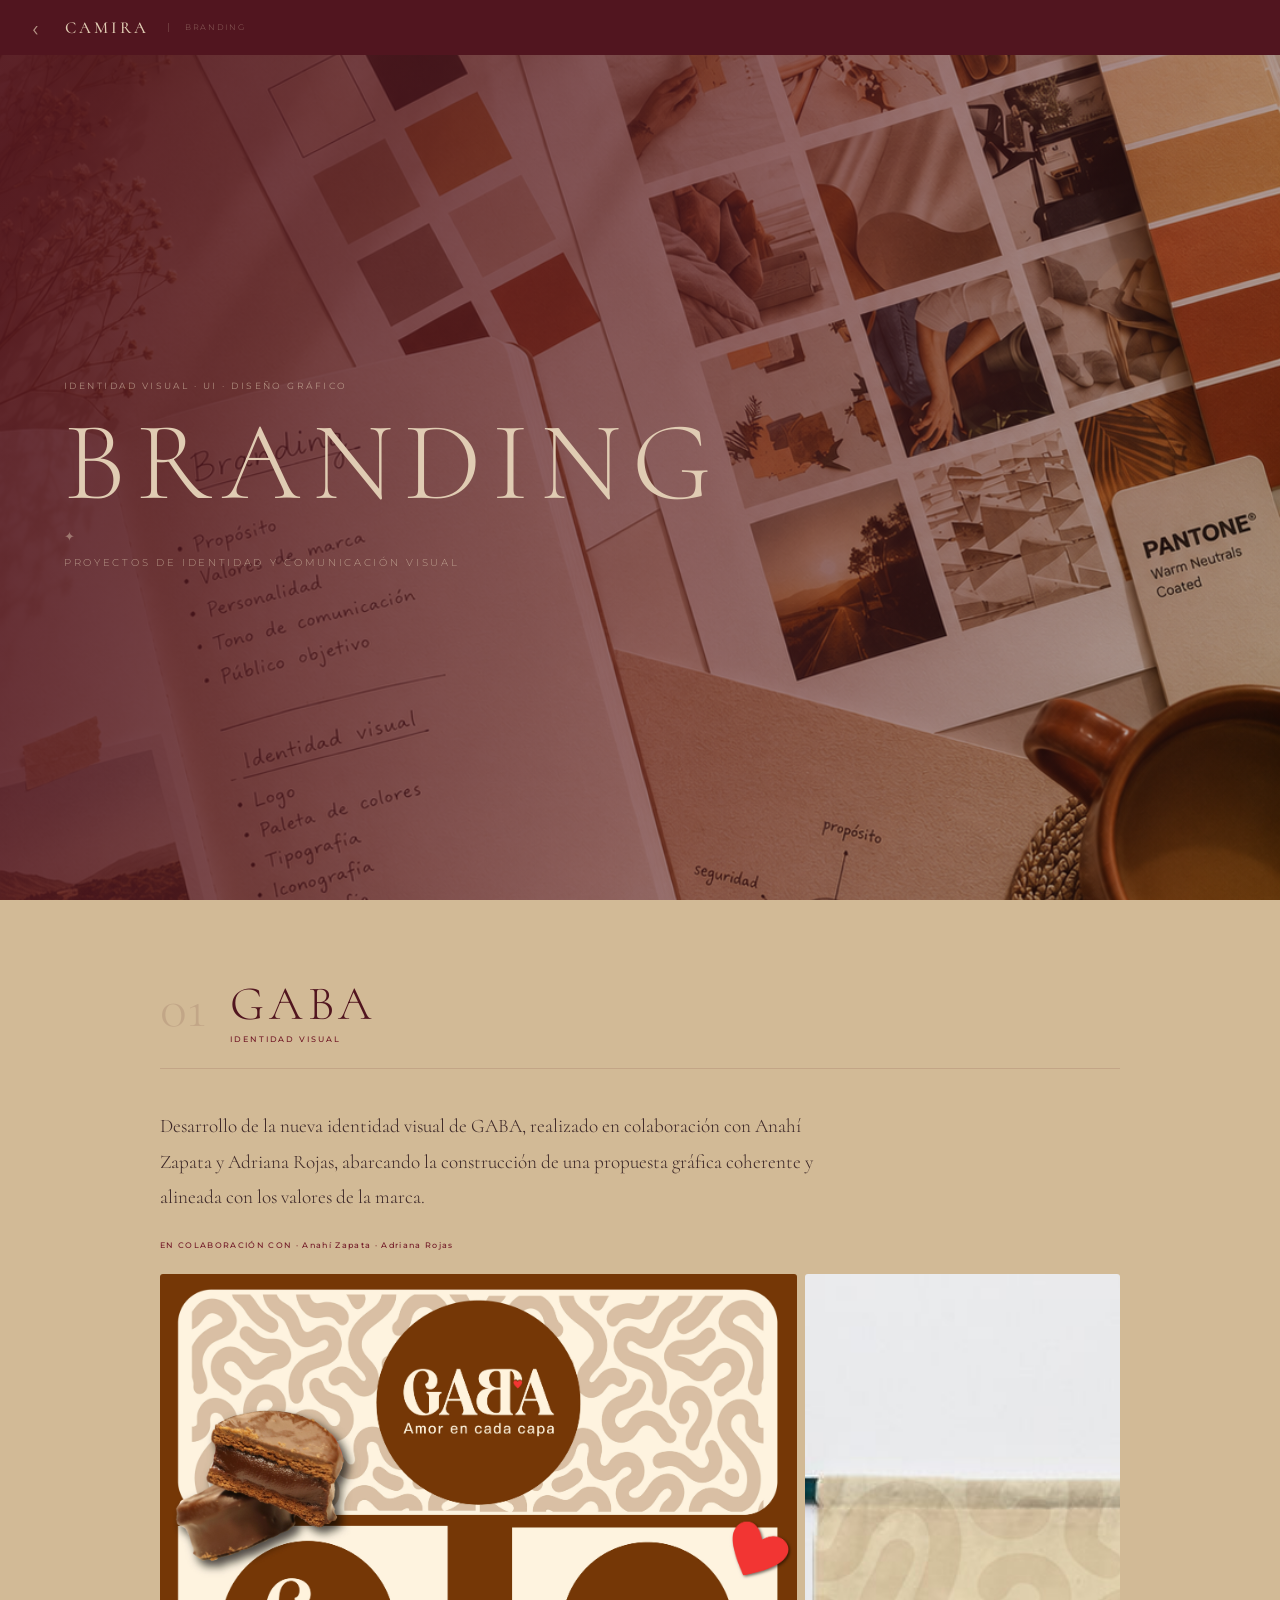
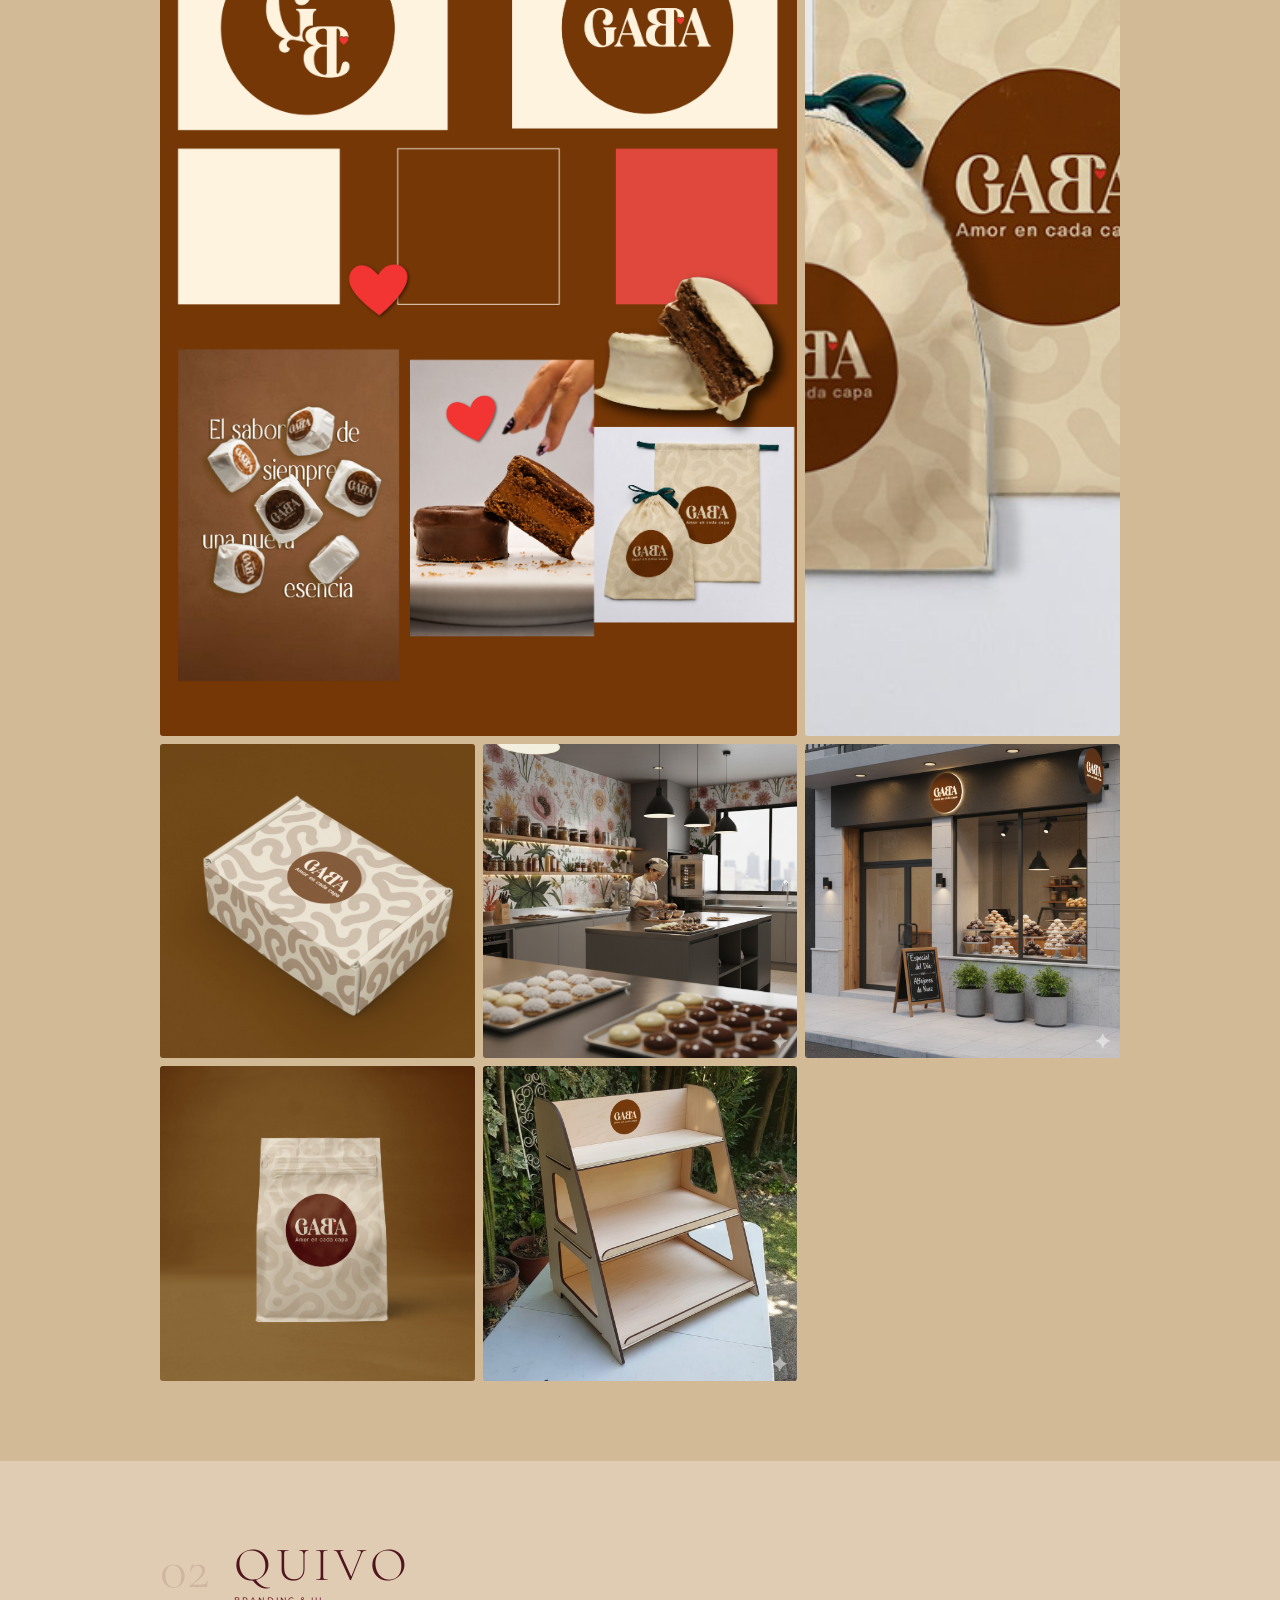
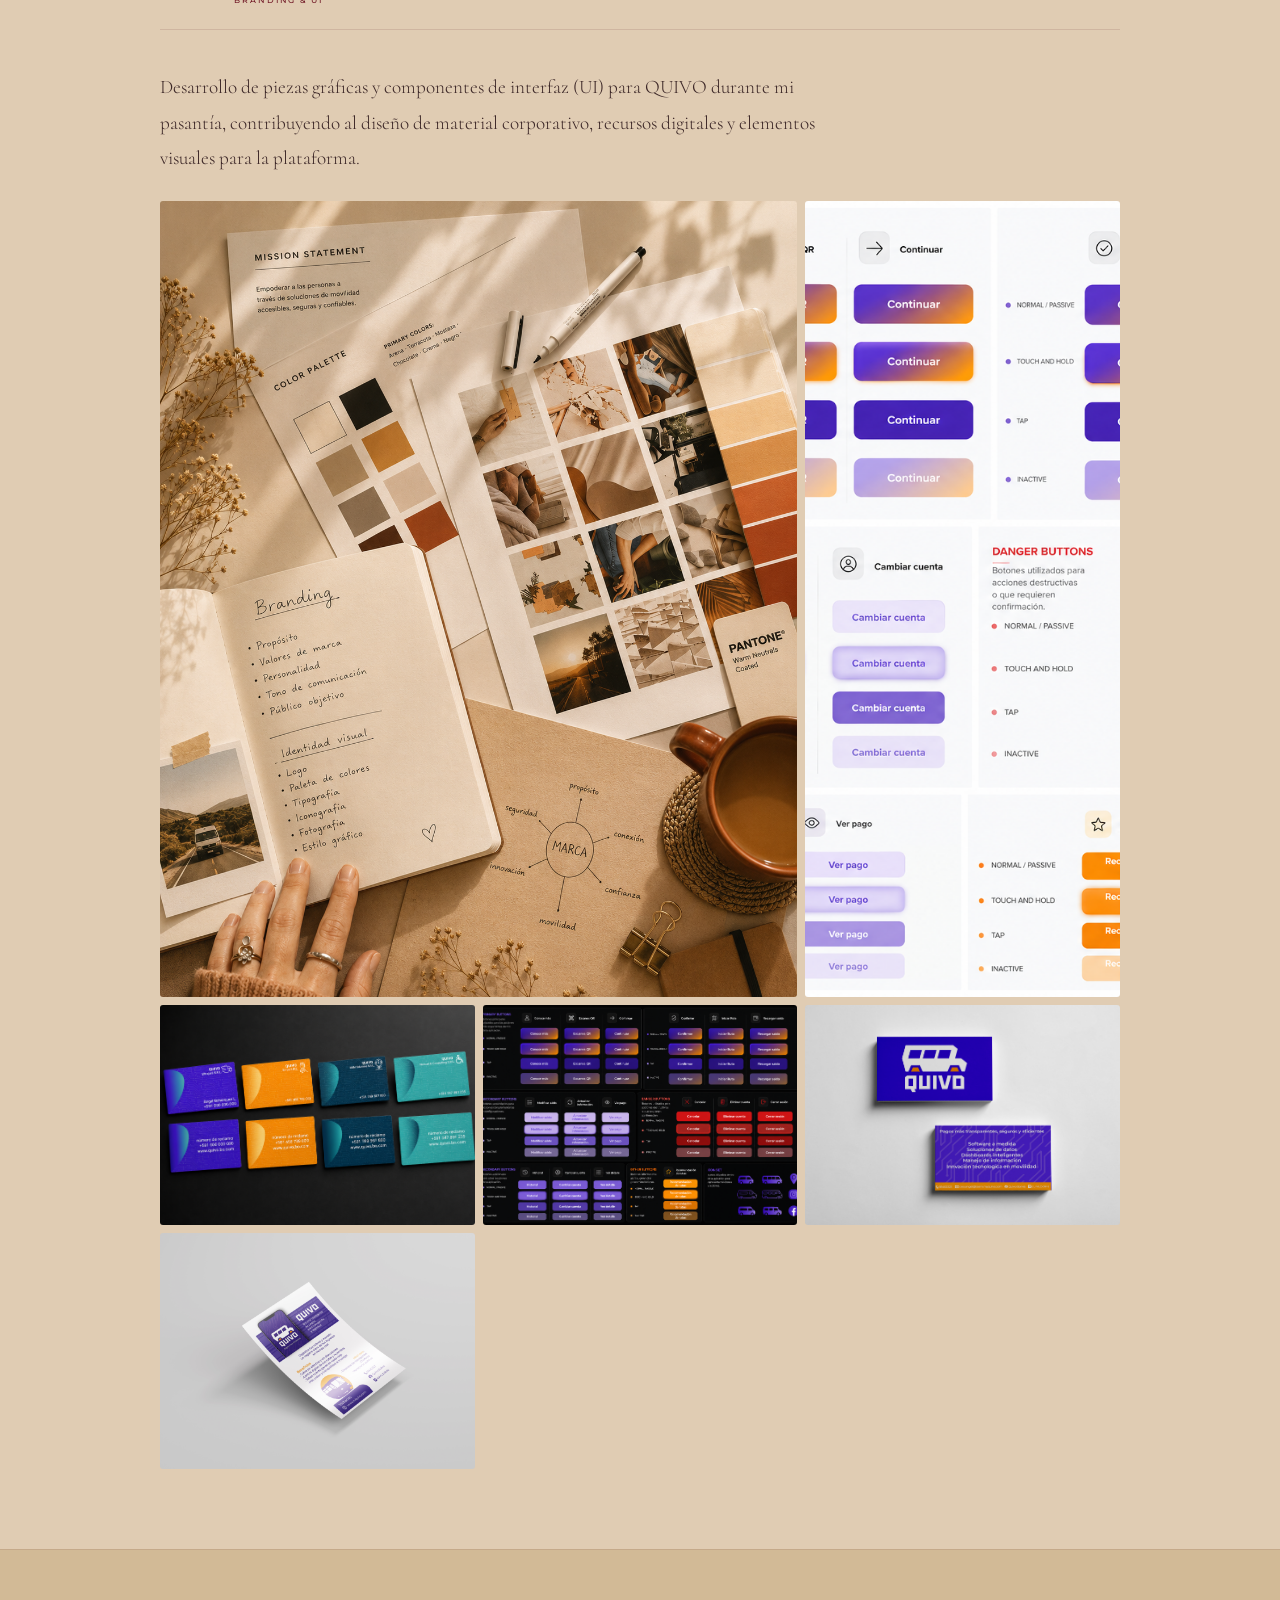
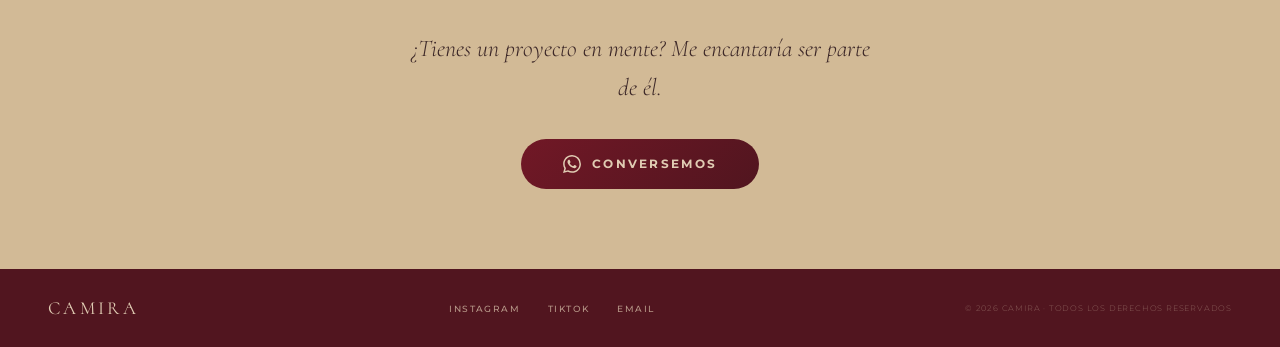
==== commit b3bce175: "Agrega lightbox con animación zoom a páginas Editorial, Branding y Empaque - proyectos.js: lightbox " ====
--- a/branding.html
+++ b/branding.html
@@ -3,130 +3,112 @@
 <head>
   <meta charset="UTF-8">
   <meta name="viewport" content="width=device-width, initial-scale=1.0">
-  <title>CAMIRA — Branding · QUIVO</title>
+  <title>CAMIRA — Branding</title>
   <link rel="preconnect" href="https://fonts.googleapis.com">
   <link rel="preconnect" href="https://fonts.gstatic.com" crossorigin>
   <link href="https://fonts.googleapis.com/css2?family=Cormorant:ital,wght@0,300;0,400;0,500;0,600;1,300;1,400&family=Montserrat:wght@300;400;500;600&display=swap" rel="stylesheet">
   <link rel="stylesheet" href="style.css">
-  <link rel="stylesheet" href="branding.css">
+  <link rel="stylesheet" href="proyectos.css">
 </head>
 <body>
 
   <!-- ═══ NAV ═══ -->
-  <nav class="br-nav" id="nav">
-    <div class="br-nav__inner">
-      <a href="index.html" class="br-nav__back" aria-label="Volver">‹</a>
-      <a href="index.html" class="br-nav__logo">CAMIRA</a>
-      <span class="br-nav__tagline">BRANDING & UI</span>
+  <nav class="pj-nav" id="nav">
+    <div class="pj-nav__inner">
+      <a href="index.html" class="pj-nav__back">‹</a>
+      <a href="index.html" class="pj-nav__logo">CAMIRA</a>
+      <span class="pj-nav__tagline">BRANDING</span>
     </div>
   </nav>
 
   <!-- ═══ HERO ═══ -->
-  <section class="br-hero">
-    <img class="br-hero__bg" src="imagenes/branding/brandingPrincipal.png" alt="QUIVO Branding">
-    <div class="br-hero__overlay"></div>
-    <div class="br-hero__content">
-      <p class="br-hero__breadcrumb">CASO DE ESTUDIO · PASANTÍA</p>
-      <h1 class="br-hero__title">QUIVO</h1>
-      <div class="br-hero__diamond">✦</div>
-      <p class="br-hero__sub">BRANDING & DISEÑO UI</p>
+  <section class="pj-hero">
+    <img class="pj-hero__bg" src="imagenes/brandingPrincipal.png" alt="Branding">
+    <div class="pj-hero__overlay"></div>
+    <div class="pj-hero__content">
+      <p class="pj-hero__breadcrumb">IDENTIDAD VISUAL · UI · DISEÑO GRÁFICO</p>
+      <h1 class="pj-hero__title">BRANDING</h1>
+      <div class="pj-hero__diamond">✦</div>
+      <p class="pj-hero__sub">PROYECTOS DE IDENTIDAD Y COMUNICACIÓN VISUAL</p>
     </div>
   </section>
 
-  <!-- ═══ OVERVIEW ═══ -->
-  <section class="br-overview">
-    <div class="br-overview__inner">
-      <div class="br-overview__meta">
-        <div class="br-meta-item">
-          <span class="br-meta-label">ROL</span>
-          <span class="br-meta-val">Diseñadora Gráfica & UI</span>
+  <!-- ═══ PROYECTO 01 — GABA ═══ -->
+  <section class="pj-proyecto">
+    <div class="pj-proyecto__header">
+      <span class="pj-proyecto__num">01</span>
+      <div>
+        <h2 class="pj-proyecto__title">GABA</h2>
+        <p class="pj-proyecto__sub">IDENTIDAD VISUAL</p>
+      </div>
+    </div>
+    <div class="pj-proyecto__inner">
+      <p class="pj-proyecto__desc">Desarrollo de la nueva identidad visual de GABA, realizado en colaboración con Anahí Zapata y Adriana Rojas, abarcando la construcción de una propuesta gráfica coherente y alineada con los valores de la marca.</p>
+      <p class="pj-proyecto__colab">EN COLABORACIÓN CON · Anahí Zapata · Adriana Rojas</p>
+      <div class="pj-grid pj-grid--7">
+        <div class="pj-grid__item pj-grid__item--wide">
+          <img src="imagenes/brandingGABA/brandingGABA1.jpg" alt="GABA Branding">
         </div>
-        <div class="br-meta-item">
-          <span class="br-meta-label">CONTEXTO</span>
-          <span class="br-meta-val">Pasantía Profesional</span>
+        <div class="pj-grid__item">
+          <img src="imagenes/brandingGABA/brandingGABA2.jpg" alt="GABA Branding">
         </div>
-        <div class="br-meta-item">
-          <span class="br-meta-label">TIPO</span>
-          <span class="br-meta-val">Branding · UI · Material Corporativo</span>
+        <div class="pj-grid__item">
+          <img src="imagenes/brandingGABA/brandingGABA3.jpg" alt="GABA Branding">
         </div>
-      </div>
-      <div class="br-overview__desc">
-        <p>Desarrollo de piezas gráficas y componentes de interfaz (UI) para <strong>QUIVO</strong> durante mi pasantía, contribuyendo al diseño de material corporativo, recursos digitales y elementos visuales para la plataforma.</p>
+        <div class="pj-grid__item">
+          <img src="imagenes/brandingGABA/brandingGABA4.png" alt="GABA Branding">
+        </div>
+        <div class="pj-grid__item">
+          <img src="imagenes/brandingGABA/brandingGABA5.png" alt="GABA Branding">
+        </div>
+        <div class="pj-grid__item">
+          <img src="imagenes/brandingGABA/brnadingGABA6.jpg" alt="GABA Branding">
+        </div>
+        <div class="pj-grid__item">
+          <img src="imagenes/brandingGABA/brandingGABA7.jpg" alt="GABA Branding">
+        </div>
       </div>
     </div>
   </section>
 
-  <!-- ═══ GUION / PROCESO ═══ -->
-  <section class="br-proceso">
-    <div class="br-proceso__inner">
-
-      <div class="br-paso">
-        <span class="br-paso__num">01</span>
-        <div class="br-paso__body">
-          <h2 class="br-paso__title">IDENTIDAD VISUAL</h2>
-          <div class="br-paso__dash"></div>
-          <p class="br-paso__text">Aplicación y extensión de la identidad de marca de QUIVO a través de piezas gráficas coherentes con su sistema visual: tipografía, paleta cromática y estilo de comunicación definidos.</p>
+  <!-- ═══ PROYECTO 02 — QUIVO ═══ -->
+  <section class="pj-proyecto pj-proyecto--alt">
+    <div class="pj-proyecto__header">
+      <span class="pj-proyecto__num">02</span>
+      <div>
+        <h2 class="pj-proyecto__title">QUIVO</h2>
+        <p class="pj-proyecto__sub">BRANDING & UI</p>
+      </div>
+    </div>
+    <div class="pj-proyecto__inner">
+      <p class="pj-proyecto__desc">Desarrollo de piezas gráficas y componentes de interfaz (UI) para QUIVO durante mi pasantía, contribuyendo al diseño de material corporativo, recursos digitales y elementos visuales para la plataforma.</p>
+      <div class="pj-grid pj-grid--5">
+        <div class="pj-grid__item pj-grid__item--wide">
+          <img src="imagenes/branding/brandingPrincipal.png" alt="QUIVO Branding">
         </div>
-      </div>
-
-      <div class="br-paso">
-        <span class="br-paso__num">02</span>
-        <div class="br-paso__body">
-          <h2 class="br-paso__title">MATERIAL CORPORATIVO</h2>
-          <div class="br-paso__dash"></div>
-          <p class="br-paso__text">Diseño de piezas para uso interno y externo de la empresa: presentaciones, recursos de comunicación corporativa y material visual alineado con los estándares de la marca.</p>
+        <div class="pj-grid__item">
+          <img src="imagenes/branding/brand1.png" alt="QUIVO Branding">
         </div>
-      </div>
-
-      <div class="br-paso">
-        <span class="br-paso__num">03</span>
-        <div class="br-paso__body">
-          <h2 class="br-paso__title">RECURSOS DIGITALES</h2>
-          <div class="br-paso__dash"></div>
-          <p class="br-paso__text">Creación de recursos visuales para entornos digitales: banners, assets para redes sociales y elementos gráficos adaptados para los diferentes canales de comunicación de la plataforma.</p>
+        <div class="pj-grid__item">
+          <img src="imagenes/branding/brand2.png" alt="QUIVO Branding">
         </div>
-      </div>
-
-      <div class="br-paso">
-        <span class="br-paso__num">04</span>
-        <div class="br-paso__body">
-          <h2 class="br-paso__title">COMPONENTES UI</h2>
-          <div class="br-paso__dash"></div>
-          <p class="br-paso__text">Diseño de componentes de interfaz para la plataforma de QUIVO: elementos visuales, iconografía y piezas de UI que contribuyeron al sistema de diseño de la aplicación.</p>
+        <div class="pj-grid__item">
+          <img src="imagenes/branding/brand3.png" alt="QUIVO Branding">
         </div>
-      </div>
-
-    </div>
-  </section>
-
-  <!-- ═══ GALERÍA ═══ -->
-  <section class="br-galeria">
-    <div class="br-galeria__inner">
-      <p class="br-galeria__label">PIEZAS DESARROLLADAS</p>
-      <div class="br-galeria__grid">
-        <div class="br-galeria__item br-galeria__item--wide">
-          <img src="imagenes/branding/brand1.png" alt="Branding QUIVO 1">
+        <div class="pj-grid__item">
+          <img src="imagenes/branding/brand4.jpg" alt="QUIVO Branding">
         </div>
-        <div class="br-galeria__item">
-          <img src="imagenes/branding/brand2.png" alt="Branding QUIVO 2">
-        </div>
-        <div class="br-galeria__item">
-          <img src="imagenes/branding/brand3.png" alt="Branding QUIVO 3">
-        </div>
-        <div class="br-galeria__item">
-          <img src="imagenes/branding/brand4.jpg" alt="Branding QUIVO 4">
-        </div>
-        <div class="br-galeria__item">
-          <img src="imagenes/branding/brand5.jpg" alt="Branding QUIVO 5">
+        <div class="pj-grid__item">
+          <img src="imagenes/branding/brand5.jpg" alt="QUIVO Branding">
         </div>
       </div>
     </div>
   </section>
 
   <!-- ═══ CIERRE ═══ -->
-  <section class="br-cierre">
-    <p class="br-cierre__text">¿Tienes un proyecto en mente? Me encantaría ser parte de él.</p>
-    <a href="https://wa.me/59168923029?text=Hola%20Camila%2C%20vi%20tu%20trabajo%20de%20branding%20y%20me%20gustaría%20conversar%20sobre%20un%20proyecto." target="_blank" rel="noopener" class="br-cierre__btn">
+  <section class="pj-cierre">
+    <p class="pj-cierre__text">¿Tienes un proyecto en mente? Me encantaría ser parte de él.</p>
+    <a href="https://wa.me/59168923029?text=Hola%20Camila%2C%20vi%20tu%20trabajo%20de%20branding%20y%20me%20gustaría%20conversar%20sobre%20un%20proyecto." target="_blank" rel="noopener" class="pj-cierre__btn">
       <svg viewBox="0 0 24 24" fill="currentColor" width="18" height="18"><path d="M17.472 14.382c-.297-.149-1.758-.867-2.03-.967-.273-.099-.471-.148-.67.15-.197.297-.767.966-.94 1.164-.173.199-.347.223-.644.075-.297-.15-1.255-.463-2.39-1.475-.883-.788-1.48-1.761-1.653-2.059-.173-.297-.018-.458.13-.606.134-.133.298-.347.446-.52.149-.174.198-.298.298-.497.099-.198.05-.371-.025-.52-.075-.149-.669-1.612-.916-2.207-.242-.579-.487-.5-.669-.51-.173-.008-.371-.01-.57-.01-.198 0-.52.074-.792.372-.272.297-1.04 1.016-1.04 2.479 0 1.462 1.065 2.875 1.213 3.074.149.198 2.096 3.2 5.077 4.487.709.306 1.262.489 1.694.625.712.227 1.36.195 1.871.118.571-.085 1.758-.719 2.006-1.413.248-.694.248-1.289.173-1.413-.074-.124-.272-.198-.57-.347m-5.421 7.403h-.004a9.87 9.87 0 01-5.031-1.378l-.361-.214-3.741.982.998-3.648-.235-.374a9.86 9.86 0 01-1.51-5.26c.001-5.45 4.436-9.884 9.888-9.884 2.64 0 5.122 1.03 6.988 2.898a9.825 9.825 0 012.893 6.994c-.003 5.45-4.437 9.884-9.885 9.884m8.413-18.297A11.815 11.815 0 0012.05 0C5.495 0 .16 5.335.157 11.892c0 2.096.547 4.142 1.588 5.945L.057 24l6.305-1.654a11.882 11.882 0 005.683 1.448h.005c6.554 0 11.89-5.335 11.893-11.893a11.821 11.821 0 00-3.48-8.413z"/></svg>
       CONVERSEMOS
     </a>
@@ -151,5 +133,6 @@
       nav.classList.toggle('scrolled', window.scrollY > 10);
     }, { passive: true });
   </script>
+  <script src="proyectos.js"></script>
 </body>
 </html>
--- a/proyectos.css
+++ b/proyectos.css
@@ -0,0 +1,320 @@
+/* ═══════════════════════════════════════
+   PROYECTOS — ESTILOS COMPARTIDOS
+   (branding.html · packing.html)
+═══════════════════════════════════════ */
+
+/* ── Nav ── */
+.pj-nav {
+  position: fixed;
+  top: 0; left: 0; right: 0;
+  z-index: 100;
+  background: var(--wine-deep);
+  padding: 0.85rem 2rem;
+  transition: box-shadow 0.3s;
+}
+.pj-nav.scrolled { box-shadow: 0 2px 16px rgba(0,0,0,0.3); }
+.pj-nav__inner { display: flex; align-items: center; gap: 1.2rem; }
+.pj-nav__back {
+  font-size: 1.4rem;
+  color: var(--cream);
+  text-decoration: none;
+  opacity: 0.7;
+  transition: opacity 0.2s;
+  margin-right: 0.4rem;
+}
+.pj-nav__back:hover { opacity: 1; }
+.pj-nav__logo {
+  font-family: var(--serif);
+  font-size: 1.05rem;
+  font-weight: 500;
+  letter-spacing: 0.18em;
+  color: var(--cream);
+  text-decoration: none;
+}
+.pj-nav__tagline {
+  font-family: var(--sans);
+  font-size: 0.48rem;
+  font-weight: 300;
+  letter-spacing: 0.22em;
+  color: rgba(224,204,179,0.45);
+  border-left: 1px solid rgba(224,204,179,0.2);
+  padding-left: 1rem;
+}
+
+/* ── Hero ── */
+.pj-hero {
+  position: relative;
+  height: 100vh;
+  overflow: hidden;
+  padding-top: 48px;
+}
+.pj-hero__bg {
+  position: absolute;
+  inset: 0;
+  width: 100%; height: 100%;
+  object-fit: cover;
+}
+.pj-hero__overlay {
+  position: absolute;
+  inset: 0;
+  background: linear-gradient(
+    105deg,
+    rgba(81,21,31,0.92) 0%,
+    rgba(81,21,31,0.6) 55%,
+    rgba(0,0,0,0.25) 100%
+  );
+}
+.pj-hero__content {
+  position: relative;
+  z-index: 2;
+  height: 100%;
+  display: flex;
+  flex-direction: column;
+  justify-content: center;
+  padding: 3.5rem 4rem;
+  max-width: 560px;
+}
+.pj-hero__breadcrumb {
+  font-family: var(--sans);
+  font-size: 0.55rem;
+  font-weight: 400;
+  letter-spacing: 0.28em;
+  color: rgba(224,204,179,0.6);
+  margin-bottom: 1rem;
+}
+.pj-hero__title {
+  font-family: var(--serif);
+  font-size: clamp(3.5rem, 9vw, 7rem);
+  font-weight: 300;
+  letter-spacing: 0.1em;
+  color: var(--cream);
+  line-height: 1;
+  margin-bottom: 0.6rem;
+}
+.pj-hero__diamond {
+  font-size: 0.8rem;
+  color: rgba(224,204,179,0.45);
+  margin-bottom: 0.8rem;
+}
+.pj-hero__sub {
+  font-family: var(--sans);
+  font-size: 0.6rem;
+  font-weight: 300;
+  letter-spacing: 0.28em;
+  color: rgba(224,204,179,0.65);
+}
+
+/* ── Proyecto (sección) ── */
+.pj-proyecto {
+  padding: 5rem 4rem;
+  background: var(--bg);
+}
+.pj-proyecto--alt {
+  background: var(--cream);
+}
+.pj-proyecto__header {
+  display: flex;
+  align-items: flex-start;
+  gap: 1.5rem;
+  margin-bottom: 2.5rem;
+  max-width: 960px;
+  margin-left: auto;
+  margin-right: auto;
+  padding-bottom: 1.5rem;
+  border-bottom: 1px solid rgba(81,21,31,0.12);
+}
+.pj-proyecto__num {
+  font-family: var(--serif);
+  font-size: 3.5rem;
+  font-weight: 300;
+  color: rgba(81,21,31,0.12);
+  line-height: 1;
+  flex-shrink: 0;
+}
+.pj-proyecto__title {
+  font-family: var(--serif);
+  font-size: clamp(2rem, 4vw, 3rem);
+  font-weight: 300;
+  letter-spacing: 0.1em;
+  color: var(--wine-deep);
+  line-height: 1;
+}
+.pj-proyecto__sub {
+  font-family: var(--sans);
+  font-size: 0.5rem;
+  font-weight: 500;
+  letter-spacing: 0.24em;
+  color: var(--wine);
+  margin-top: 0.4rem;
+}
+.pj-proyecto__inner {
+  max-width: 960px;
+  margin: 0 auto;
+  display: flex;
+  flex-direction: column;
+  gap: 1.5rem;
+}
+.pj-proyecto__desc {
+  font-family: var(--serif);
+  font-size: clamp(1rem, 1.8vw, 1.2rem);
+  font-weight: 300;
+  line-height: 1.85;
+  color: var(--text);
+  max-width: 680px;
+}
+.pj-proyecto__colab {
+  font-family: var(--sans);
+  font-size: 0.52rem;
+  font-weight: 500;
+  letter-spacing: 0.16em;
+  color: var(--wine);
+}
+
+/* ── Grilla de imágenes ── */
+.pj-grid {
+  display: grid;
+  gap: 0.5rem;
+  grid-template-columns: repeat(3, 1fr);
+}
+.pj-grid__item {
+  overflow: hidden;
+  border-radius: 3px;
+  background: var(--bg-alt);
+}
+.pj-grid__item--wide {
+  grid-column: span 2;
+}
+.pj-grid__item img {
+  width: 100%;
+  height: 100%;
+  min-height: 220px;
+  object-fit: cover;
+  display: block;
+  transition: transform 0.5s ease;
+}
+.pj-grid__item:hover img { transform: scale(1.03); }
+
+/* ── Cierre ── */
+.pj-cierre {
+  background: var(--bg);
+  padding: 5rem 2rem;
+  text-align: center;
+  display: flex;
+  flex-direction: column;
+  align-items: center;
+  gap: 2rem;
+  border-top: 1px solid rgba(81,21,31,0.1);
+}
+.pj-cierre__text {
+  font-family: var(--serif);
+  font-size: clamp(1.1rem, 2.5vw, 1.5rem);
+  font-style: italic;
+  font-weight: 300;
+  color: var(--text);
+  max-width: 460px;
+  line-height: 1.6;
+}
+.pj-cierre__btn {
+  display: inline-flex;
+  align-items: center;
+  gap: 0.7rem;
+  font-family: var(--sans);
+  font-size: 0.72rem;
+  font-weight: 700;
+  letter-spacing: 0.2em;
+  color: var(--cream);
+  background: linear-gradient(135deg, var(--wine), var(--wine-deep));
+  padding: 1rem 2.6rem;
+  border-radius: 50px;
+  text-decoration: none;
+  animation: pjPulse 2s ease-in-out infinite;
+}
+@keyframes pjPulse {
+  0%, 100% { box-shadow: 0 4px 18px rgba(81,21,31,0.35); }
+  50%       { box-shadow: 0 4px 28px rgba(81,21,31,0.6), 0 0 0 8px rgba(81,21,31,0.12); }
+}
+
+/* ── Lightbox ── */
+.lb-overlay {
+  display: none;
+  position: fixed;
+  inset: 0;
+  z-index: 1000;
+  background: rgba(20, 8, 10, 0.96);
+  align-items: center;
+  justify-content: center;
+  padding: 2rem;
+}
+.lb-overlay--visible {
+  display: flex;
+  animation: lbFadeIn 0.25s ease;
+}
+@keyframes lbFadeIn {
+  from { opacity: 0; }
+  to   { opacity: 1; }
+}
+.lb-img {
+  max-width: 90vw;
+  max-height: 88vh;
+  object-fit: contain;
+  border-radius: 4px;
+  opacity: 0;
+  transform: scale(0.92);
+  transition: opacity 0.3s ease, transform 0.3s ease;
+}
+.lb-img--in {
+  opacity: 1;
+  transform: scale(1);
+}
+.lb-close {
+  position: absolute;
+  top: 1.2rem;
+  right: 1.5rem;
+  background: none;
+  border: none;
+  color: rgba(224,204,179,0.7);
+  font-size: 1.4rem;
+  cursor: pointer;
+  transition: color 0.2s;
+  line-height: 1;
+  padding: 0.3rem 0.5rem;
+}
+.lb-close:hover { color: var(--cream); }
+.lb-prev, .lb-next {
+  position: absolute;
+  top: 50%;
+  transform: translateY(-50%);
+  background: rgba(224,204,179,0.1);
+  border: 1px solid rgba(224,204,179,0.2);
+  color: var(--cream);
+  font-size: 2rem;
+  line-height: 1;
+  padding: 0.5rem 0.9rem;
+  cursor: pointer;
+  border-radius: 3px;
+  transition: background 0.2s;
+}
+.lb-prev:hover, .lb-next:hover { background: rgba(224,204,179,0.2); }
+.lb-prev { left: 1.5rem; }
+.lb-next { right: 1.5rem; }
+
+/* grilla de 2 columnas para proyectos con pocas imágenes */
+.pj-grid--2col {
+  grid-template-columns: 1fr 1fr;
+}
+.pj-grid--2col .pj-grid__item {
+  grid-column: span 1;
+}
+
+/* ── Responsive ── */
+@media (max-width: 768px) {
+  .pj-hero__content { padding: 2rem 1.5rem; }
+  .pj-proyecto { padding: 3rem 1.5rem; }
+  .pj-proyecto__header { gap: 1rem; }
+  .pj-grid { grid-template-columns: 1fr 1fr; }
+  .pj-grid__item--wide { grid-column: span 2; }
+}
+@media (max-width: 480px) {
+  .pj-grid { grid-template-columns: 1fr; }
+  .pj-grid__item--wide { grid-column: span 1; }
+}
